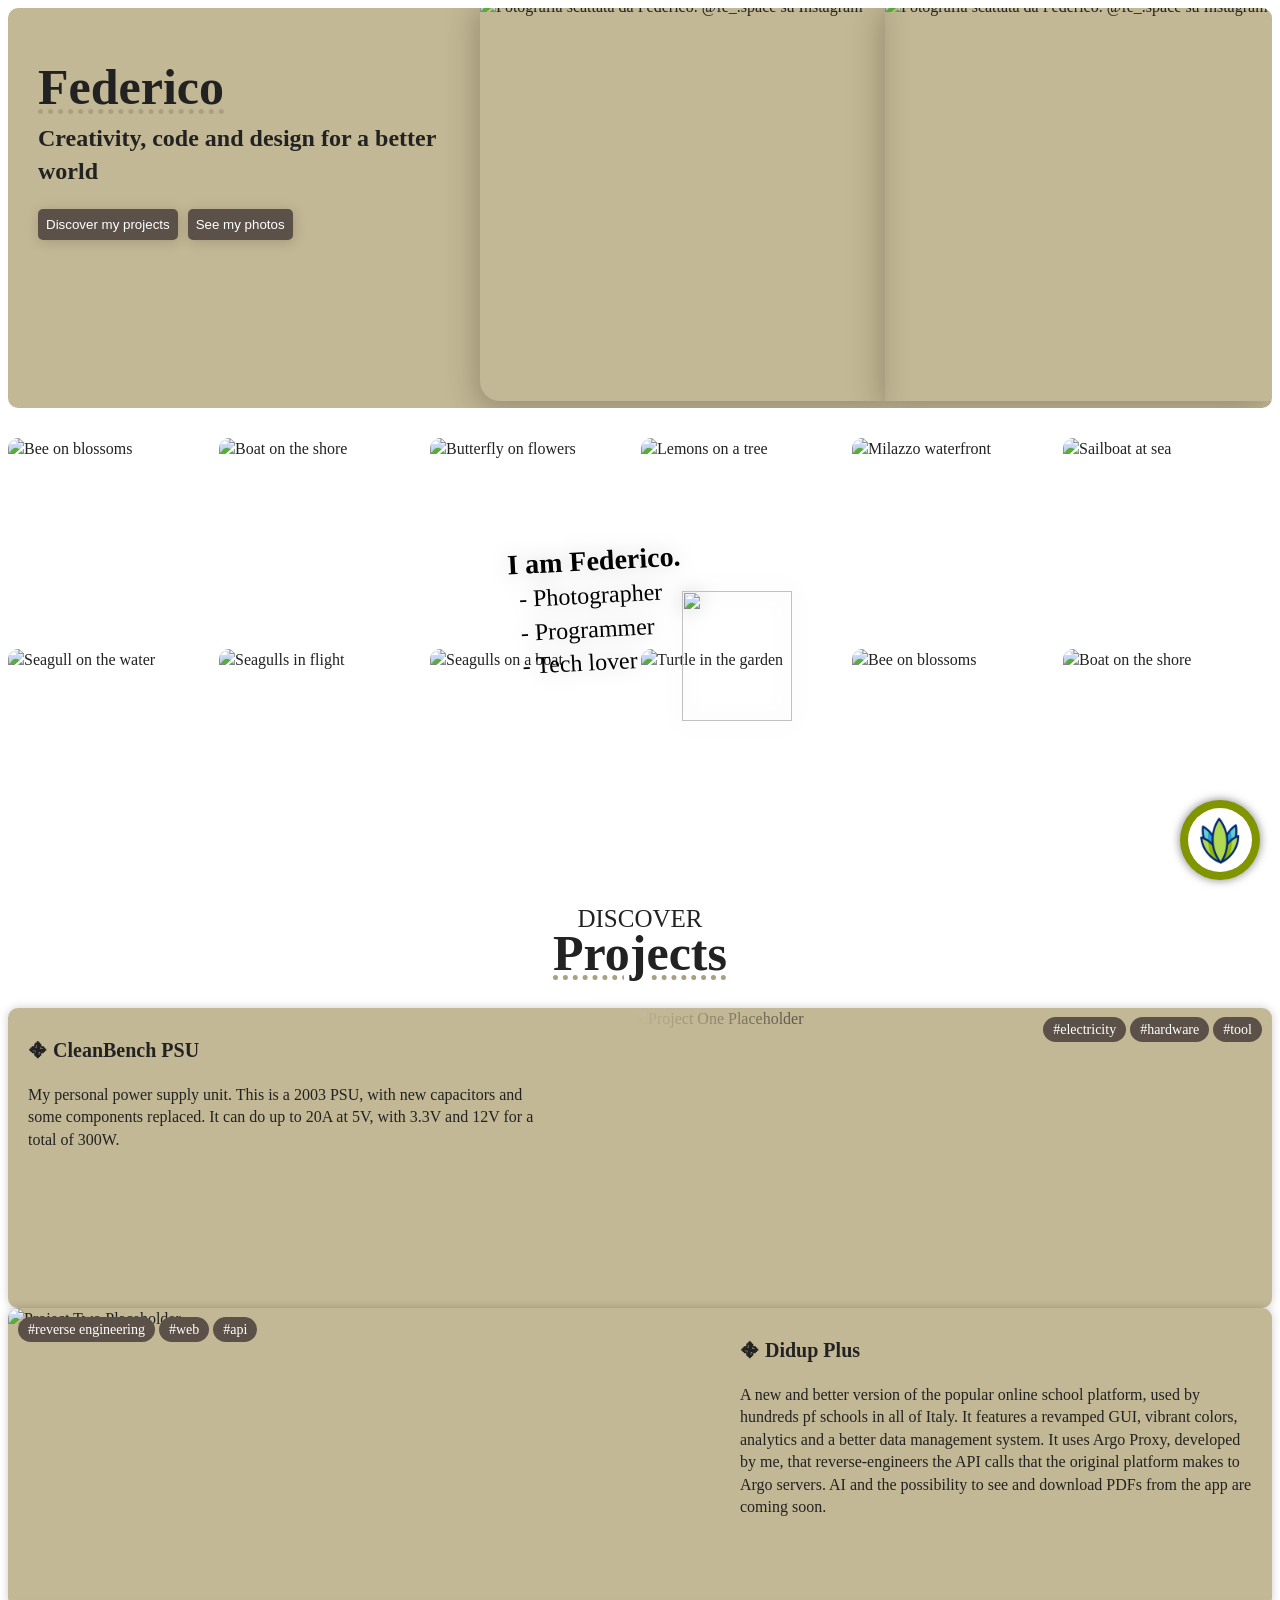
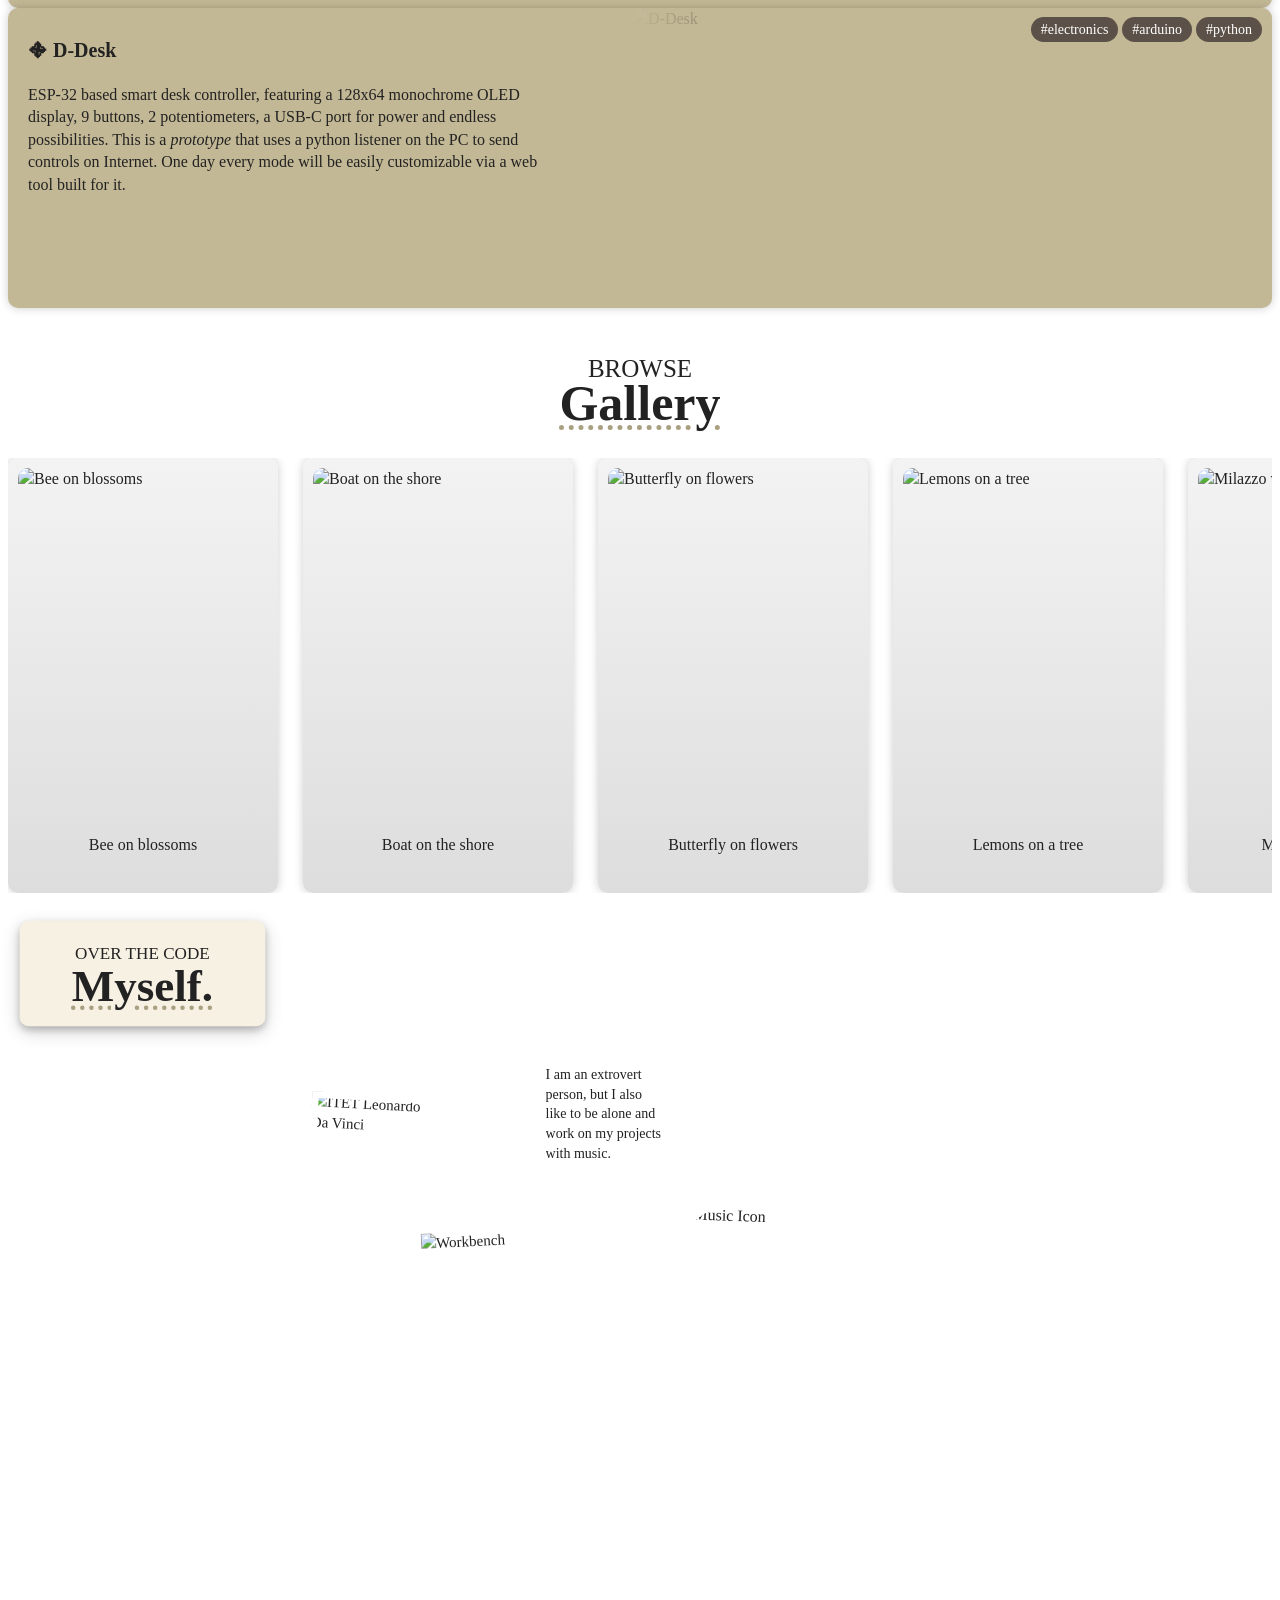
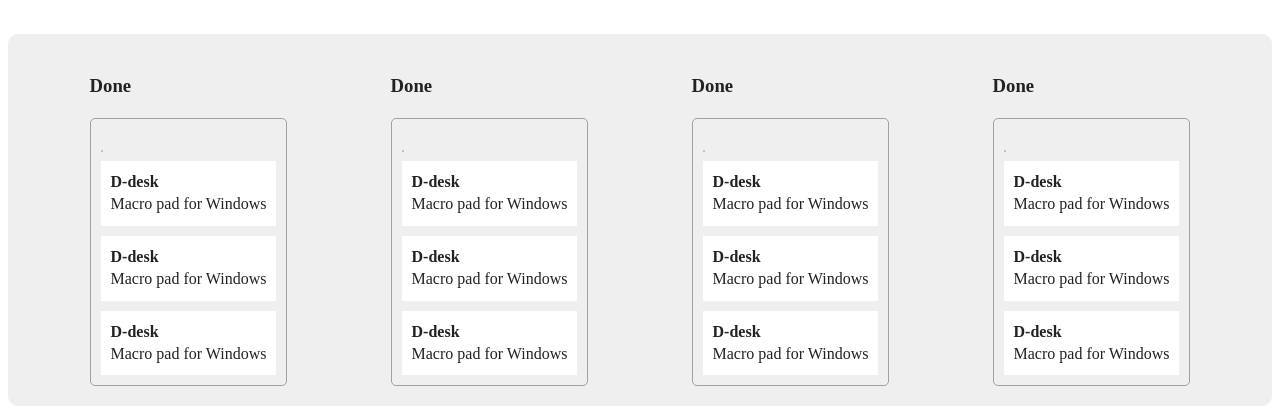
==== index.html @ 054c4b9d "Added projects status (WIP) and started Outdoor.html for HACK CLUB TERRA weekly theme" ====
<!doctype html>
<html class="no-js" lang="en">

<head>
  <meta charset="utf-8">
  <meta name="viewport" content="width=device-width, initial-scale=1">
  <title>Federico</title>
  <link rel="stylesheet" href="css/style.css">
  <meta name="description" content="">

  <meta property="og:title" content="">
  <meta property="og:type" content="">
  <meta property="og:url" content="">
  <meta property="og:image" content="">
  <meta property="og:image:alt" content="">

  <link rel="icon" href="favicon.ico" sizes="any">
  <link rel="icon" href="icon.svg" type="image/svg+xml">
  <link rel="apple-touch-icon" href="icon.png">

  <link rel="manifest" href="site.webmanifest">
  <meta name="theme-color" content="#fafafa">

</head>

<body>

  <!-- Add your site or application content here -->
  <div class="OutdoorButton">
    <img src="img/agave.gif" alt="Agave animated icon">
  </div>
  <div class="header">
    <div>
      <h1>Federico</h1>
      <h2>Creativity, code and design for a better world</h2>
      <div style="display: flex; flex-direction: row; align-items: center; gap: 10px">
        <button class="landbutton" onclick="document.getElementById('projects').scrollIntoView({behavior:'smooth'})">Discover my projects</button>
        <button class="landbutton">See my photos</button>
      </div>
    </div>
    <div style="display: flex; flex-direction: row; align-items: center; margin-left: 20px;">
      <img class="img" src="img/fotografia2.jpg" alt="Fotografia scattata da Federico. @fe_.space su Instagram" style="width: 45vh; height: 45vh; border-bottom-left-radius: 20px; z-index: 1;">
      <img class="img" src="img/fotografia.jpg" alt="Fotografia scattata da Federico. @fe_.space su Instagram" style="width: 43vh; height: 45vh;">
    </div>
  </div>
  <div class="whoiam">
    <div class="papernote">
      <div style="display: flex; flex-direction: row;">
        <p style="z-index: 1; color: black; font-size: 28px; transform: rotate(-3deg);"><strong>I am Federico.</strong></p>
        <img src="img/Firefly.png" alt=""  style="width: 110px; height: 130px; background-size: contain; transform: translateY(60%)">
      </div>
      <p style="z-index: 1; color: black; font-size: 24px; transform: translateY(-90%) rotate(-3deg) translateX(-40%);">- Photographer <br>- Programmer<br>- Tech lover</p>
    </div>
    <div class="photoback">
      <img src="img/bee-on-blossoms.jpeg" alt="Bee on blossoms" class="photobackimg">
      <img src="img/boat-on-shore.jpeg" alt="Boat on the shore" class="photobackimg">
      <img src="img/butterfly-on-flowers.jpeg" alt="Butterfly on flowers" class="photobackimg">
      <img src="img/lemons-on-tree.jpeg" alt="Lemons on a tree" class="photobackimg">
      <img src="img/milazzo-waterfront.jpeg" alt="Milazzo waterfront" class="photobackimg">
      <img src="img/sailboat-at-sea.jpeg" alt="Sailboat at sea" class="photobackimg">
      <img src="img/seagull-on-water.jpeg" alt="Seagull on the water" class="photobackimg">
      <img src="img/seagulls-in-flight.jpeg" alt="Seagulls in flight" class="photobackimg">
      <img src="img/seagulls-on-boat.jpeg" alt="Seagulls on a boat" class="photobackimg">
      <img src="img/turtle-in-garden.jpeg" alt="Turtle in the garden" class="photobackimg">
      <img src="img/bee-on-blossoms.jpeg" alt="Bee on blossoms" class="photobackimghid">
      <img src="img/boat-on-shore.jpeg" alt="Boat on the shore" class="photobackimghid">
    </div>
  </div>

  <div class="projects" id="projects">
    <div class="title">
      <p>DISCOVER</p>
      <h1>Projects</h1>
    </div>
    <div class="project">
      <div class="project-pills">
        <span class="pill">#electricity</span>
        <span class="pill">#hardware</span>
        <span class="pill">#tool</span>
      </div>
      <div class="project-content">
        <h3>🟇 CleanBench PSU</h3>
        <p>My personal power supply unit. This is a 2003 PSU, with new capacitors and some components replaced. It can do up to 20A at 5V, with 3.3V and 12V for a total of 300W.</p>
      </div>
      <img src="https://www.minitool.com/images/uploads/2020/08/power-supply-unit-1.jpg" alt="Project One Placeholder">
    </div>
    <div class="project-rev">
      <div class="project-pills-rev">
        <span class="pill-rev">#reverse engineering</span>
        <span class="pill-rev">#web</span>
        <span class="pill-rev">#api</span>
      </div>
      <div class="project-content-rev">
        <h3>🟇 Didup Plus</h3>
            <p>A new and better version of the popular online school platform, used by hundreds pf schools in all of Italy. It features a revamped GUI, vibrant colors, analytics and a better data management system. It uses Argo Proxy, developed by me, that reverse-engineers the API calls that the original platform makes to Argo servers. AI and the possibility to see and download PDFs from the app are coming soon.</p>
      </div>
      <img src="img/DidUP%20Plus.png" alt="Project Two Placeholder">
    </div>
    <div class="project">
      <div class="project-pills">
        <span class="pill">#electronics</span>
        <span class="pill">#arduino</span>
        <span class="pill">#python</span>
      </div>
      <div class="project-content">
        <h3>🟇 D-Desk</h3>
        <p>ESP-32 based smart desk controller, featuring a 128x64 monochrome OLED display, 9 buttons, 2 potentiometers, a USB-C port for power and endless possibilities. This is a <em>prototype</em> that uses a python listener on the PC to send controls on Internet. One day every mode will be easily customizable via a web tool built for it.</p>
      </div>
      <img src="img/d-desk.jpeg" alt="D-Desk">
    </div>
  </div>
  <div id="photos" class="photos">
    <div class="title">
      <p>BROWSE</p>
      <h1>Gallery</h1>
    </div>
    <div class="gallery-cards">
      <div class="track">
        <div class="card"><img src="img/bee-on-blossoms.jpeg" alt="Bee on blossoms"><p>Bee on blossoms</p></div>
        <div class="card"><img src="img/boat-on-shore.jpeg" alt="Boat on the shore"><p>Boat on the shore</p></div>
        <div class="card"><img src="img/butterfly-on-flowers.jpeg" alt="Butterfly on flowers"><p>Butterfly on flowers</p></div>
        <div class="card"><img src="img/lemons-on-tree.jpeg" alt="Lemons on a tree"><p>Lemons on a tree</p></div>
        <div class="card"><img src="img/milazzo-waterfront.jpeg" alt="Milazzo waterfront"><p>Milazzo waterfront</p></div>
        <div class="card"><img src="img/sailboat-at-sea.jpeg" alt="Sailboat at sea"><p>Sailboat at sea</p></div>
        <div class="card"><img src="img/seagull-on-water.jpeg" alt="Seagull on the water"><p>Seagull on the water</p></div>
        <div class="card"><img src="img/seagulls-in-flight.jpeg" alt="Seagulls in flight"><p>Seagulls in flight</p></div>
        <div class="card"><img src="img/seagulls-on-boat.jpeg" alt="Seagulls on a boat"><p>Seagulls on a boat</p></div>
        <div class="card"><img src="img/turtle-in-garden.jpeg" alt="Turtle in the garden"><p>Turtle in the garden</p></div>
        <!-- Second set (duplicate for the gallery track) -->
        <div class="card"><img src="img/bee-on-blossoms.jpeg" alt="Bee on blossoms"><p>Bee on blossoms</p></div>
        <div class="card"><img src="img/boat-on-shore.jpeg" alt="Boat on the shore"><p>Boat on the shore</p></div>
        <div class="card"><img src="img/butterfly-on-flowers.jpeg" alt="Butterfly on flowers"><p>Butterfly on flowers</p></div>
        <div class="card"><img src="img/lemons-on-tree.jpeg" alt="Lemons on a tree"><p>Lemons on a tree</p></div>
        <div class="card"><img src="img/milazzo-waterfront.jpeg" alt="Milazzo waterfront"><p>Milazzo waterfront</p></div>
        <div class="card"><img src="img/sailboat-at-sea.jpeg" alt="Sailboat at sea"><p>Sailboat at sea</p></div>
        <div class="card"><img src="img/seagull-on-water.jpeg" alt="Seagull on the water"><p>Seagull on the water</p></div>
        <div class="card"><img src="img/seagulls-in-flight.jpeg" alt="Seagulls in flight"><p>Seagulls in flight</p></div>
        <div class="card"><img src="img/seagulls-on-boat.jpeg" alt="Seagulls on a boat"><p>Seagulls on a boat</p></div>
        <div class="card"><img src="img/turtle-in-garden.jpeg" alt="Turtle in the garden"><p>Turtle in the garden</p></div>
      </div>
    </div>
  </div>
  <div class="mylife">
    <div class="title" style="position: absolute; z-index: 2; padding: 10px; background: #f7f1e4; transform: scale(0.9); box-shadow: 0 4px 8px 0 rgba(0, 0, 0, 0.2), 0 6px 20px 0 rgba(0, 0, 0, 0.19); top: 2px; left: -2px; border-radius: 10px; width: 20%; min-width: fit-content;">
      <p style="margin: 0; font-size: 19px">OVER THE CODE</p>
      <h1>Myself.</h1>
    </div>
    <div class="mylife-content">
      <div class="container">
        <div class="componentscontainer">
        <div class="music">
          <div class="musicoverlay">
            <h4>SACRO</h4>
            <p>Serena Brancale</p>
           </div>
          <img src="img/sacro.png" alt="Music Icon">
        </div>
        <div class="polaroid">
          <div class="polaroidoverlay">
            <h4>ITET Leonardo <br>Da Vinci</h4>
            <p>My school, where I study ICT and more</p>
          </div>
          <img src="https://tse3.mm.bing.net/th/id/OIP.DYr5WBzXWvkiuFmZjPyuCwHaHa?r=0&rs=1&pid=ImgDetMain&o=7&rm=3" alt="ITET Leonardo Da Vinci" style="">
        </div>
        <div class="polaroidwide">
          <div class="polaroidwideoverlay">
            <h4>My workbench</h4>
            <p>Where the mind takes the lead.</p>
          </div>
          <img src="img/pianodilavoro.jpg" alt="Workbench">
        </div>
        <div class="textbox">
          <p>I am an extrovert person, but I also like to be alone and work on my projects with music.</p>
        </div>
        </div>
      </div>
    </div>
  </div>
  <div class="projectstatscont">
    <div>
      <h3>Done</h3>
      <div  class="stat">
        <div class="projectstats">
          <img src="https://placehold.co/174x50/EEE/16PC22" alt="">
          <div class="text">
            <h4>D-desk</h4>
            <p>Macro pad for Windows</p>
          </div>
        </div>
        <div class="projectstats">
          <div class="text">
            <h4>D-desk</h4>
            <p>Macro pad for Windows</p>
          </div>
        </div>
        <div class="projectstats">
          <div class="text">
            <h4>D-desk</h4>
            <p>Macro pad for Windows</p>
          </div>
        </div>
      </div>
    </div>
    <div>
      <h3>Done</h3>
      <div  class="stat">
        <div class="projectstats">
          <img src="https://placehold.co/174x50/EEE/16PC22" alt="">
          <div class="text">
            <h4>D-desk</h4>
            <p>Macro pad for Windows</p>
          </div>
        </div>
        <div class="projectstats">
          <div class="text">
            <h4>D-desk</h4>
            <p>Macro pad for Windows</p>
          </div>
        </div>
        <div class="projectstats">
          <div class="text">
            <h4>D-desk</h4>
            <p>Macro pad for Windows</p>
          </div>
        </div>
      </div>
    </div>
    <div>
      <h3>Done</h3>
      <div  class="stat">
        <div class="projectstats">
          <img src="https://placehold.co/174x50/EEE/16PC22" alt="">
          <div class="text">
            <h4>D-desk</h4>
            <p>Macro pad for Windows</p>
          </div>
        </div>
        <div class="projectstats">
          <div class="text">
            <h4>D-desk</h4>
            <p>Macro pad for Windows</p>
          </div>
        </div>
        <div class="projectstats">
          <div class="text">
            <h4>D-desk</h4>
            <p>Macro pad for Windows</p>
          </div>
        </div>
      </div>
    </div>
    <div>
      <h3>Done</h3>
      <div  class="stat">
        <div class="projectstats">
          <img src="https://placehold.co/174x50/EEE/16PC22" alt="">
          <div class="text">
            <h4>D-desk</h4>
            <p>Macro pad for Windows</p>
          </div>
        </div>
        <div class="projectstats">
          <div class="text">
            <h4>D-desk</h4>
            <p>Macro pad for Windows</p>
          </div>
        </div>
        <div class="projectstats">
          <div class="text">
            <h4>D-desk</h4>
            <p>Macro pad for Windows</p>
          </div>
        </div>
      </div>
    </div>
  </div>
  <script src="js/app.js"></script>

</body>

</html>
---- css/style.css ----
/*! HTML5 Boilerplate v9.0.1 | MIT License | https://html5boilerplate.com/ */

/* main.css 3.0.0 | MIT License | https://github.com/h5bp/main.css#readme */
/*
 * What follows is the result of much research on cross-browser styling.
 * Credit left inline and big thanks to Nicolas Gallagher, Jonathan Neal,
 * Kroc Camen, and the H5BP dev community and team.
 */

/* ==========================================================================
   Base styles: opinionated defaults
   ========================================================================== */

html {
  color: #222;
  font-size: 1em;
  line-height: 1.4;
}
body {
  overflow-x: hidden;
  position: relative;
}


/* ==========================================================================
   Outdoor button
   ========================================================================== */
.OutdoorButton{
  position: fixed;
  display: flex;
  align-items: center;
  justify-content: center;
  background: rgb(129 149 0);
  border-radius: 50%;
  box-shadow: 0 0 10px rgba(0, 0, 0, 0.5);
  width: 80px;
  height: 80px;
  bottom: 20px;
  right: 20px;
  z-index: 100;
}
.OutdoorButton img{
  width: 80%;
  height: 80%;
  object-fit: cover;
  border-radius: 50%;
}
/* ==========================================================================
   header - buttons, text and images
   ========================================================================== */
.header {
  display: flex;
  flex-direction: row;
  justify-content: space-between;
  background: #c3b895;
  padding: 30px;
  padding-top: 10px;
  padding-right: 0;
  margin-bottom: 30px;
  border-radius: 10px;
  height: 40vh;
  overflow: hidden;
}
h1 {
  font-size: 50px;
  margin-bottom: 0;
  text-decoration: underline dotted #a99f81 5px;
  text-underline-offset: 5px;
}
h2 {
  margin-top: 0;
  margin-right: 10px;
}
.img {
  box-shadow: -5px 10px 31px 0 rgba(0,0,0,0.22);
  -webkit-box-shadow: -5px 10px 31px 0 rgba(0,0,0,0.22);
}
.landbutton {
  padding: 8px;
  background: #5c5148;
  border-radius: 5px;
  border: none;
  box-shadow: 1px 2px 13px 0 rgba(0,0,0,0.17);
  -webkit-box-shadow: 1px 2px 13px 0 rgba(0,0,0,0.17);
  color: white;
}
.landbutton:hover {
  background: #4c4138;
  transform: scale(1.05);
  transition: background 0.3s ease, transform 0.3s ease;
}
.landbutton:active {
  background: #655a51;
  transform: scale(0.95);
  transition: background 0.15s ease, transform 0.15s ease;
}

/* ==========================================================================
   Landing section
   ========================================================================== */
.whoiam{
  display:  flex;
  justify-content: center;
  position: relative;
}
.photoback {
  display: grid;
  grid-template-columns: repeat(auto-fit, minmax(190px, 1fr));
  gap: 2px;
  width: 100%;
  max-width: 1340px;
  margin: 0 auto;
}
.photobackimg {
  width: 100%;
  aspect-ratio: 1 / 1;
  object-fit: cover;
  border-radius: 10px;
}
.photobackimghid{
  width: 100%;
  aspect-ratio: 1 / 1;
  object-fit: cover;
  border-radius: 10px;
  display: none;
}
@media (min-width: 1150px) {
  .photobackimghid{
    display: block;
  }
}
.papernote{
  display: flex;
  justify-content: flex-start;
  align-items: center;
  flex-direction: column;
  position: absolute;
  top: 50%;
  left: 50%;
  transform: translate(-50%, -50%);
  padding: 0 0 20px 20px;
  width: 490px;
  height: 250px;
  background-image: url("../img/Firefly_RemoveBackground.png");
  background-size: cover;
  background-repeat: no-repeat;
  background-position: center;
  filter: drop-shadow(0 0 10px rgba(0, 0, 0, 0.2));
  z-index: 1;
}

/* ==========================================================================
   Projects section
   ========================================================================== */
.title{
  text-align: center;
  margin-bottom: 20px;
  font-size: 30px;
}
.title h1{
  margin-top: 0;
}
.title p{
  margin-bottom: 0;
  font-size: 25px;
  transform: translateY(50%);
}
.project{
  display: flex;
  flex-direction: row;
  justify-content: space-between;
  border-radius: 10px;
  position: relative;
  background-color: rgb(195 184 149);
  box-shadow: 0 0 10px rgba(0, 0, 0, 0.2);
}
.project-content{
  padding: 8px 0 0 20px;
  margin-right: 20px;
  width: 40vw;
}
.project-content h3{
  font-size: 20px;
}
.project img{
  width: 50vw;
  height: 300px;
  object-fit: cover;
  -webkit-mask-image: linear-gradient(to left, black 60%, transparent 100%);
  mask-image: linear-gradient(to left, black 60%, transparent 100%);
  border-radius: 0 10px 10px 0;
}
.project-pills{
  position: absolute;
  right: 10px;
  top: 10px;
  z-index: 2;
}
.pill{
  padding: 5px 10px;
  background-color: #5c5148;
  color: white;
  border-radius: 20px;
  font-size: 14px;
}
.project-rev{
  display: flex;
  flex-direction: row-reverse;
  justify-content: space-between;
  border-radius: 10px;
  position: relative;
  background-color: rgb(195 184 149);
  box-shadow: 0 0 10px rgba(0, 0, 0, 0.2);
}
.project-content-rev{
  padding: 8px 20px 0 0;
  margin-left: 20px;
  width: 40vw;
}
.project-content-rev h3{
  font-size: 20px;
}
.project-rev img{
  width: 50vw;
  height: 300px;
  object-fit: cover;
  -webkit-mask-image: linear-gradient(to right, black 60%, transparent 100%);
  mask-image: linear-gradient(to right, black 60%, transparent 100%);
  border-radius: 10px 0 0 10px;
}
.project-pills-rev{
  position: absolute;
  left: 10px;
  top: 10px;
  z-index: 2;
}
.pill-rev{
  padding: 5px 10px;
  background-color: #5c5148;
  color: white;
  border-radius: 20px;
  font-size: 14px;
}
.project:hover {
  transform: scale(1.005);
  z-index: 3;
  background-color: rgb(214 204 170);
  transition: transform 0.3s ease, background-color 0.3s ease;
}
.project-rev:hover {
  transform: scale(1.005);
  z-index: 3;
  background-color: rgb(214 204 170);
  transition: transform 0.3s ease, background-color 0.3s ease;
}

/* ==========================================================================
   Gallery section
   ========================================================================== */
.gallery-cards {
  overflow: hidden;
  width: 100%;
}

.track {
  display: flex;
  align-items: center;
  gap: 25px;
  /*animation: gallery-scroll 30s linear infinite;*/
  animation-play-state: running;
  width: max-content; /* impedisce al track di restringersi */
}

@media (hover: hover) and (pointer: fine) {
  .gallery-cards:hover .track {
    animation-play-state: paused;
  }
}

@keyframes gallery-scroll {
  from { transform: translateX(0); }
  to   { transform: translateX(calc(-50% - 12.5px)); }
}

.card {
  flex-shrink: 0; /* impedisce alle card di rimpicciolirsi */
  padding: 10px;
  background: linear-gradient(to bottom, #f3f3f3, #dddddd);
  border-radius: 10px;
  box-shadow: 0 0 10px rgba(0, 0, 0, 0.2);
  height: 415px;
}

.card img {
  border-radius: 10px;
  display: block;
  width: 250px;
  height: 350px;
  object-fit: cover;
}

.card p {
  font-family: "Times New Roman", Times, serif;
  text-align: center;
  max-width: 250px;
}

/* ==========================================================================
   Myself section
   ========================================================================== */
.mylife{
  position: relative;
  margin-top: 20px;
}
.mylife-content{
  border-radius: 10px;
  box-sizing: border-box;
  position: relative;
  width: 100%;
  height: auto;
  margin-inline: auto;
  background-image: url("../img/myself.png");
  background-size: cover;
  background-position: center;
  aspect-ratio: 16 / 9;
  padding: 9.2% 18.4%;
  overflow: hidden;
}
.container{
  width: 100%;
  height: 100%;
  position: relative;
}
.componentscontainer{
  height: fit-content;
  width: fit-content;
  transform: scale(clamp(0.6, calc(100vw / 1000px), 1.3));
  transform-origin: top left;
}
.music{
  position: absolute;
  top: 126px;
  left: 395px;
  background-image: url("../img/COMPONENT 2_ MUSIC.png");
  background-size: cover;
  width: 200px;
  height: 200px;
  transform: rotate(2deg);
  z-index: 5;
}
.music img{
  position: absolute;
  bottom: 30px;
  right: 40px;
  width: 120px;
  height: 120px;
  border-radius: 50%;
  animation: rotate 10s linear infinite;
}
.musicoverlay{
  display: block;
  position: absolute;
  bottom: 0;
  right: 0;
  width: 100%;
  height: 100%;
  background-color: #fcf4e9;
  z-index: 10;
  opacity: 0;
  border-radius: 10%;
  transform: scale(0.84) translateY(8.5%);
  box-shadow: 0 0 10px rgba(0, 0, 0, 0.2);
  transition: opacity 0.5s ease-in-out;
}
.musicoverlay h4{
  position: absolute;
  top: 15%;
  left: 50%;
  transform: translate(-50%, -50%);
  font-size: 30px;
  text-align: center;
}
.musicoverlay p{
  position: absolute;
  bottom: 35%;
  left: 50%;
  transform: translate(-50%, -50%);
  font-size: 15px;
  text-align: center;
}
@keyframes rotate {
  from { transform: rotate(0deg); }
  to   { transform: rotate(360deg); }
}
.music:hover .musicoverlay{
  opacity: 0.8;
}

.polaroid:hover .polaroidoverlay{
  opacity: 0.86;
}
.polaroid{
  transform: scale(0.94) rotate(3deg);
  position: absolute;
  top: 20px;
  left: 20px;
  width: 200px;
  height: 200px;
  background-image: url("../img/POLAROID NORM.png");
  padding: 10px;
  background-position: center;
  background-size: cover;
  background-repeat: no-repeat;
}
.polaroid img{
  position: absolute;
  width: 60%;
  height: 60%;
  object-fit: cover;
  top: 41px;
  left: 44px;
  outline: 7px solid white;
  outline-offset: -7px;
}
.polaroidoverlay{
  position: absolute;
  top: 27px;
  left: 38px;
  width: 124px;
  height: 146px;
  background-color: #fef6eb;
  padding: 10px;
  z-index: 10;
  opacity: 0;
  transition: opacity 0.2s ease-in-out;
}
.polaroidoverlay h4{
  margin-top: 2px;
  margin-bottom: 0;
}

.polaroidwide:hover .polaroidwideoverlay{
  opacity: 0.9;
}
.polaroidwide{
  transform: scale(0.94) rotate(-3deg);
  position: absolute;
  top: 152px;
  left: 155px;
  width: 180px;
  height: 200px;
  background-image: url("../img/POLAROID WIDE.png");
  padding: 10px;
  background-position: center;
  background-size: cover;
  background-repeat: no-repeat;
}
.polaroidwide img{
  position: absolute;
  width: 78%;
  height: 56%;
  object-fit: cover;
  top: 45px;
  left: 23px;
}
.polaroidwideoverlay{
  position: absolute;
  top: 35px;
  left: 13px;
  width: 151px;
  height: 126px;
  background-color: #fef6eb;
  padding: 12px;
  z-index: 10;
  opacity: 0;
  transition: opacity 0.2s ease-in-out;
}
.polaroidwide:hover .polaroidwideoverlay{
  opacity: 0.86;
}


.textbox{
  position: absolute;
  display: flex;
  align-items: center;
  top: 12px;
  left: 255px;
  height: 200px;
  width: 200px;
  background-image: url("../img/COMPONENT 1_ TEXT BOX.png");
  padding: 10px;
  background-position: center;
  background-size: cover;
  background-repeat: no-repeat;
  z-index: 11;
  overflow: hidden;
}
.textbox p{
  text-align: left;
  position: absolute;
  top: 10px;
  height: 100%;
  width: 54%;
  transform: translateX(40px);
  max-height: 180px;
  overflow: hidden;
  font-size: 14px;
}

/* ==========================================================================
   Project stats section
   ========================================================================== */
.projectstatscont{
  display: flex;
  flex-direction: row;
  align-items: flex-start;
  justify-content: space-around;
  margin: 10px 0 10px 0;
  background-color: #efefef;
  border-radius: 10px;
  padding: 20px;
  padding-left: 30px;
  padding-right: 30px;
}
.stat{
  padding: 10px;
  border-radius: 5px;
  border: 1px solid #a1a1a1;
}
.text{
  background-color: #ffffff;
  padding: 10px;
  margin-top: 0;
}
.projectstats{
  margin-top: 10px;
}
.projectstats h4{
  margin: 0;
}
.projectstats p{
  margin: 0;
}
.projectstats img{
  border-radius: 5px;
  border: 1px solid #a1a1a1;
}
/*
 * Remove text-shadow in selection highlight:
 * https://twitter.com/miketaylr/status/12228805301
 *
 * Customize the background color to match your design.
 */

::-moz-selection {
  background: rgb(192 195 0 / 0.34);
  text-shadow: none;
}

::selection {
  background: rgb(192 195 0 / 0.34);
  text-shadow: none;
}

/*
 * A better looking default horizontal rule
 */

hr {
  display: block;
  height: 1px;
  border: 0;
  border-top: 1px solid #ccc;
  margin: 1em 0;
  padding: 0;
}

/*
 * Remove the gap between audio, canvas, iframes,
 * images, videos and the bottom of their containers:
 * https://github.com/h5bp/html5-boilerplate/issues/440
 */

audio,
canvas,
iframe,
img,
svg,
video {
  vertical-align: middle;
}

/*
 * Remove default fieldset styles.
 */

fieldset {
  border: 0;
  margin: 0;
  padding: 0;
}

/*
 * Allow only vertical resizing of textareas.
 */

textarea {
  resize: vertical;
}

/* ==========================================================================
   Author's custom styles
   ========================================================================== */

/* ==========================================================================
   Helper classes
   ========================================================================== */

/*
 * Hide visually and from screen readers
 */

.hidden,
[hidden] {
  display: none !important;
}

/*
 * Hide only visually, but have it available for screen readers:
 * https://snook.ca/archives/html_and_css/hiding-content-for-accessibility
 *
 * 1. For long content, line feeds are not interpreted as spaces and small width
 *    causes content to wrap 1 word per line:
 *    https://medium.com/@jessebeach/beware-smushed-off-screen-accessible-text-5952a4c2cbfe
 */

.visually-hidden {
  border: 0;
  clip: rect(0, 0, 0, 0);
  height: 1px;
  margin: -1px;
  overflow: hidden;
  padding: 0;
  position: absolute;
  white-space: nowrap;
  width: 1px;
  /* 1 */
}

/*
 * Extends the .visually-hidden class to allow the element
 * to be focusable when navigated to via the keyboard:
 * https://www.drupal.org/node/897638
 */

.visually-hidden.focusable:active,
.visually-hidden.focusable:focus {
  clip: auto;
  height: auto;
  margin: 0;
  overflow: visible;
  position: static;
  white-space: inherit;
  width: auto;
}

/*
 * Hide visually and from screen readers, but maintain layout
 */

.invisible {
  visibility: hidden;
}

/*
 * Clearfix: contain floats
 *
 * The use of `table` rather than `block` is only necessary if using
 * `::before` to contain the top-margins of child elements.
 */

.clearfix::before,
.clearfix::after {
  content: "";
  display: table;
}

.clearfix::after {
  clear: both;
}

/* ==========================================================================
   EXAMPLE Media Queries for Responsive Design.
   These examples override the primary ('mobile first') styles.
   Modify as content requires.
   ========================================================================== */

@media only screen and (min-width: 35em) {
  /* Style adjustments for viewports that meet the condition */
}

@media print,
  (-webkit-min-device-pixel-ratio: 1.25),
  (min-resolution: 1.25dppx),
  (min-resolution: 120dpi) {
  /* Style adjustments for high resolution devices */
}

/* ==========================================================================
   Print styles.
   Inlined to avoid the additional HTTP request:
   https://www.phpied.com/delay-loading-your-print-css/
   ========================================================================== */

@media print {
  *,
  *::before,
  *::after {
    background: #fff !important;
    color: #000 !important;
    /* Black prints faster */
    box-shadow: none !important;
    text-shadow: none !important;
  }

  a,
  a:visited {
    text-decoration: underline;
  }

  a[href]::after {
    content: " (" attr(href) ")";
  }

  abbr[title]::after {
    content: " (" attr(title) ")";
  }

  /*
   * Don't show links that are fragment identifiers,
   * or use the `javascript:` pseudo protocol
   */
  a[href^="#"]::after,
  a[href^="javascript:"]::after {
    content: "";
  }

  pre {
    white-space: pre-wrap !important;
  }

  pre,
  blockquote {
    border: 1px solid #999;
    page-break-inside: avoid;
  }

  tr,
  img {
    page-break-inside: avoid;
  }

  p,
  h2,
  h3 {
    orphans: 3;
    widows: 3;
  }

  h2,
  h3 {
    page-break-after: avoid;
  }
}
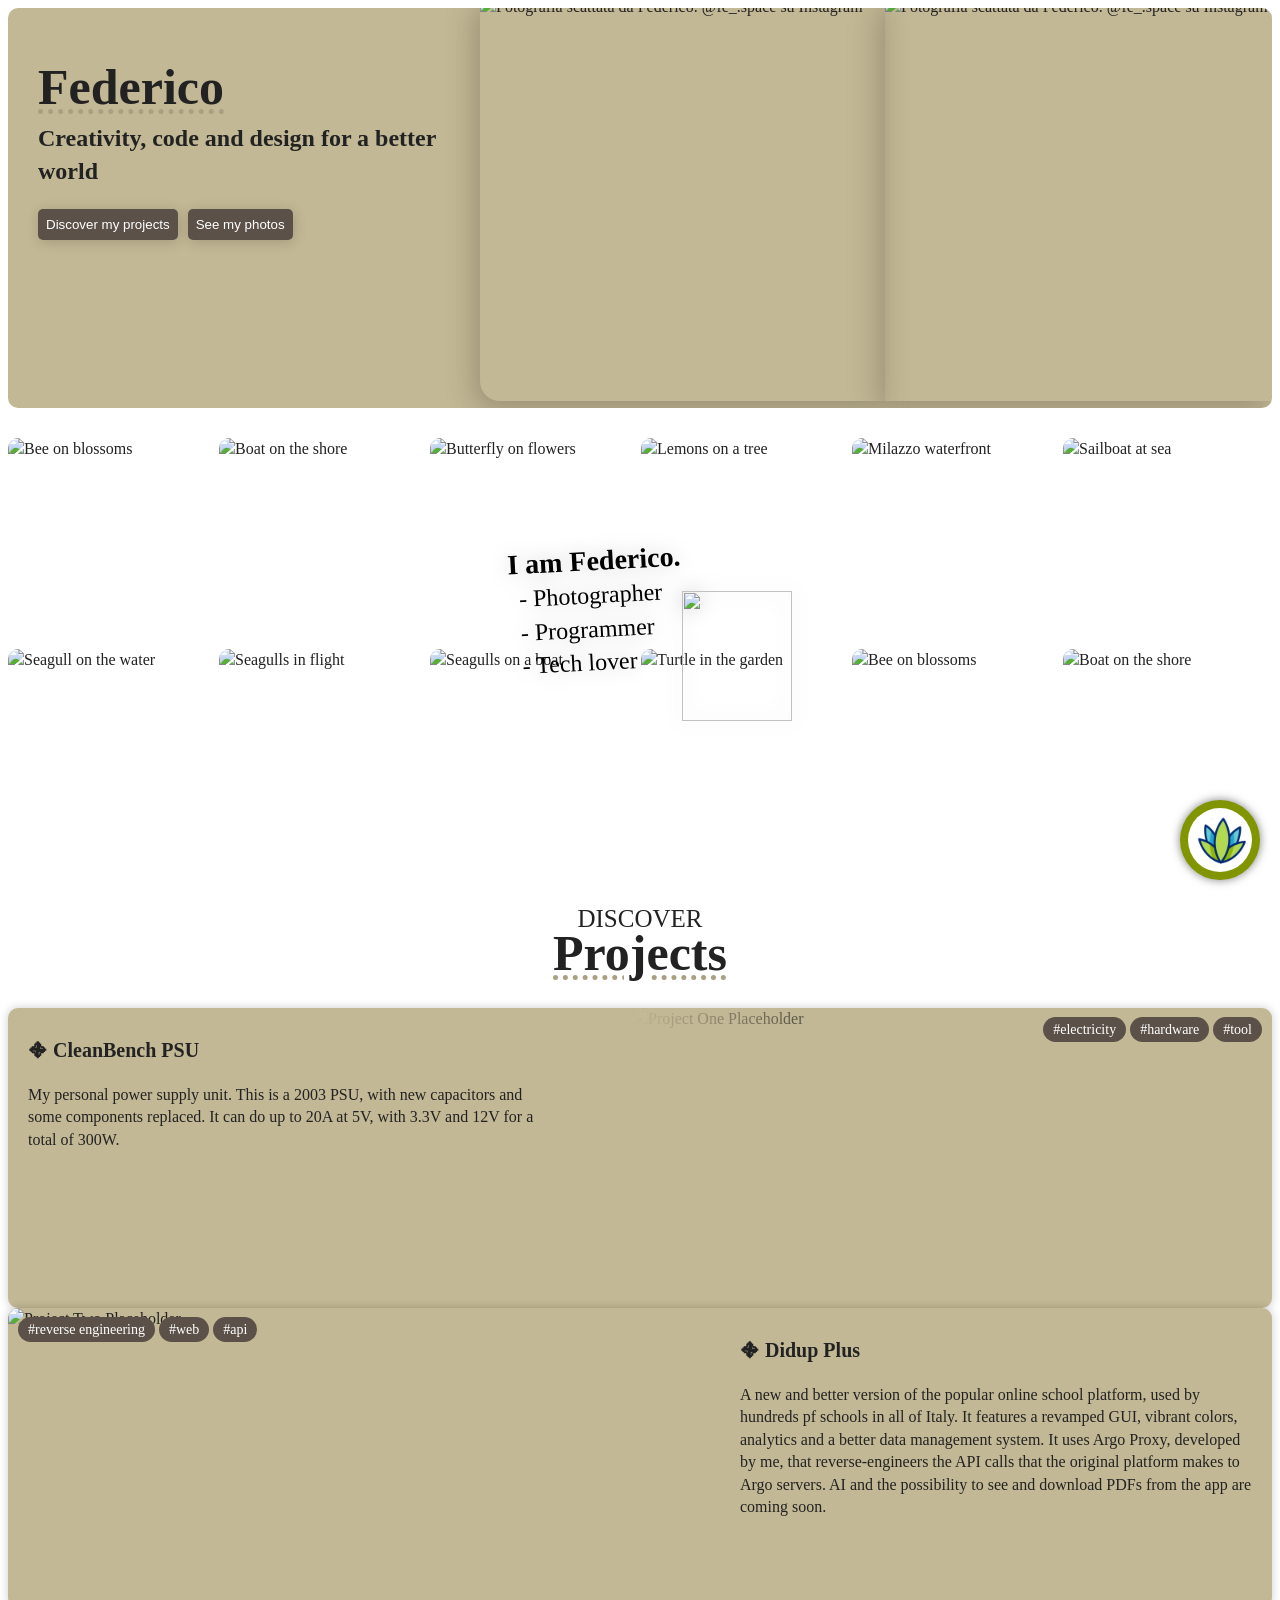
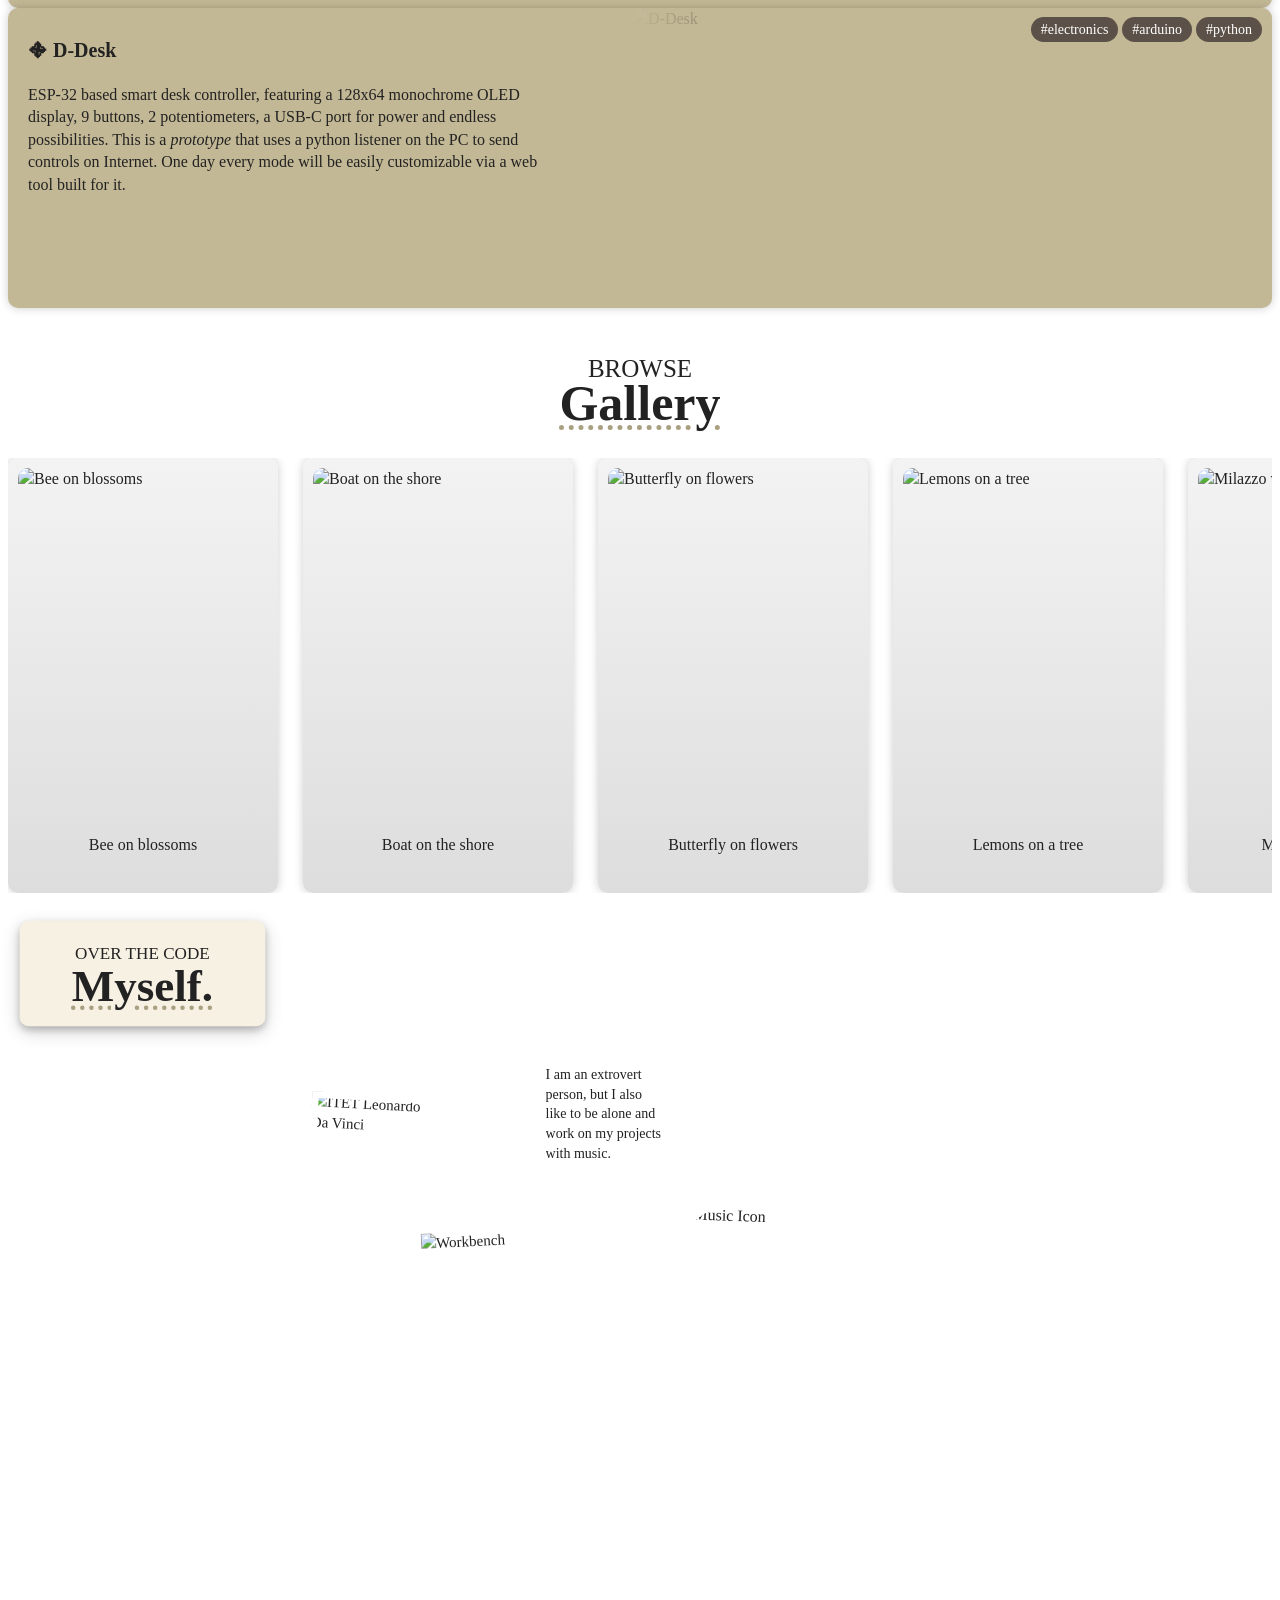
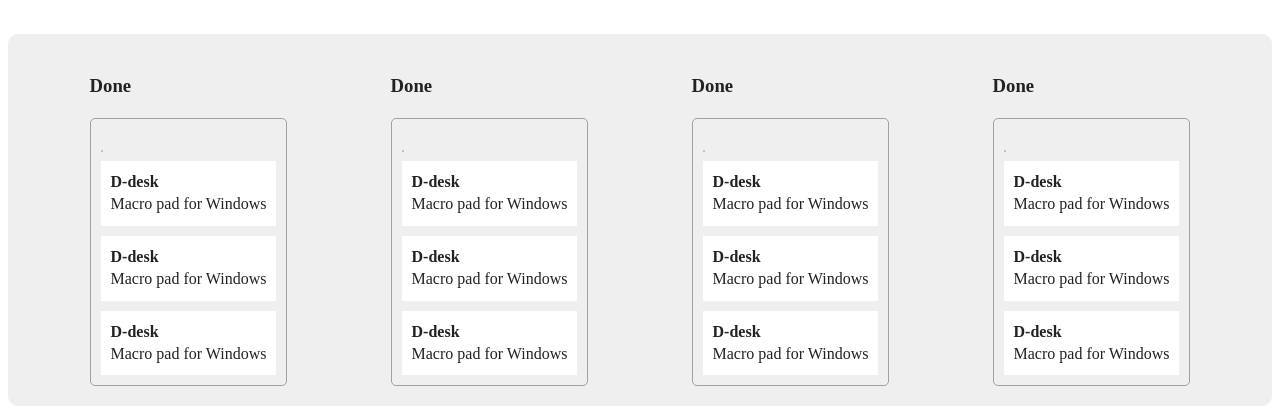
==== commit 2d322415: "Worked on the Outdoor page. Started text lines and got the concept of the page" ====
--- a/index.html
+++ b/index.html
@@ -26,7 +26,7 @@
 <body>
 
   <!-- Add your site or application content here -->
-  <div class="OutdoorButton">
+  <div class="OutdoorButton" onclick="window.location.href='Outdoor.html'">
     <img src="img/agave.gif" alt="Agave animated icon">
   </div>
   <div class="header">
--- a/css/style.css
+++ b/css/style.css
@@ -45,6 +45,18 @@
   object-fit: cover;
   border-radius: 50%;
 }
+.OutdoorButton:hover {
+  animation: outdoor 0.5s forwards;
+}
+
+@keyframes outdoor {
+  from {
+    transform: scale(1);
+  }
+  to {
+    transform: scale(1.1);
+  }
+}
 /* ==========================================================================
    header - buttons, text and images
    ========================================================================== */
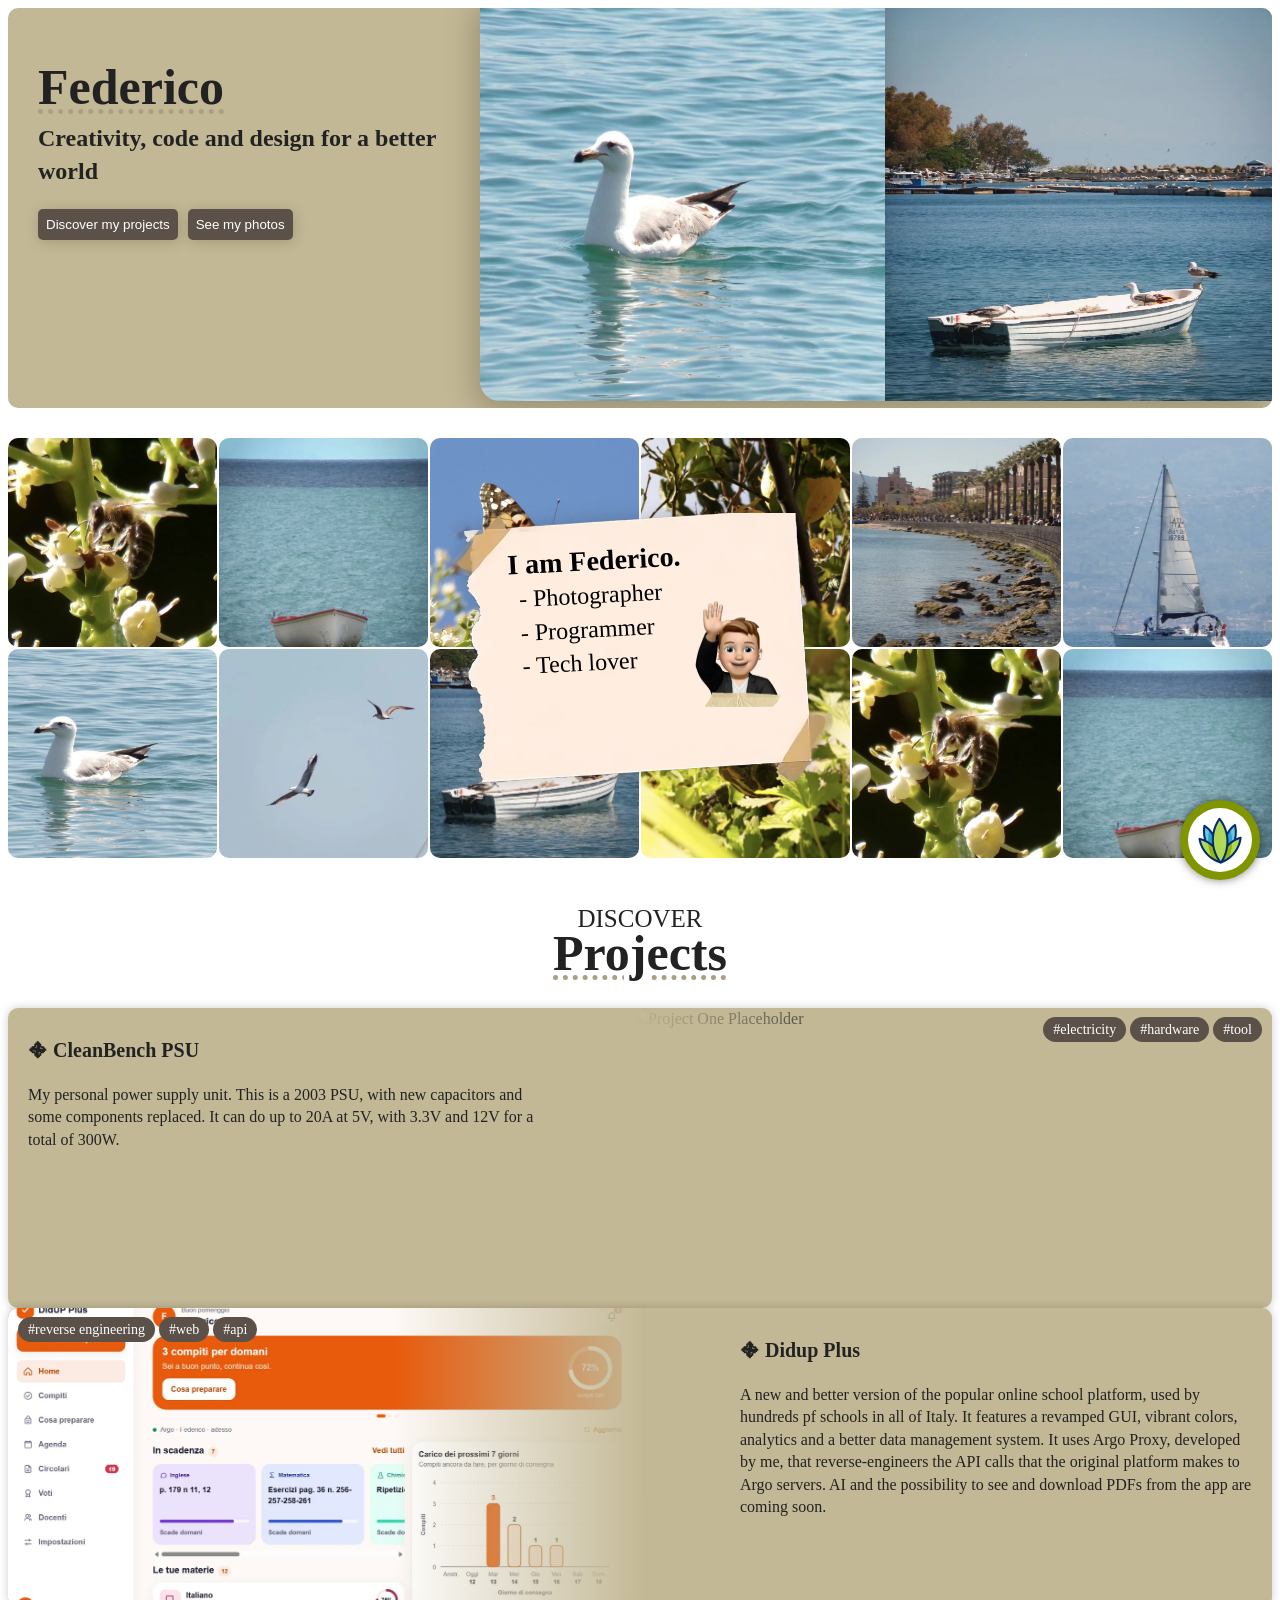
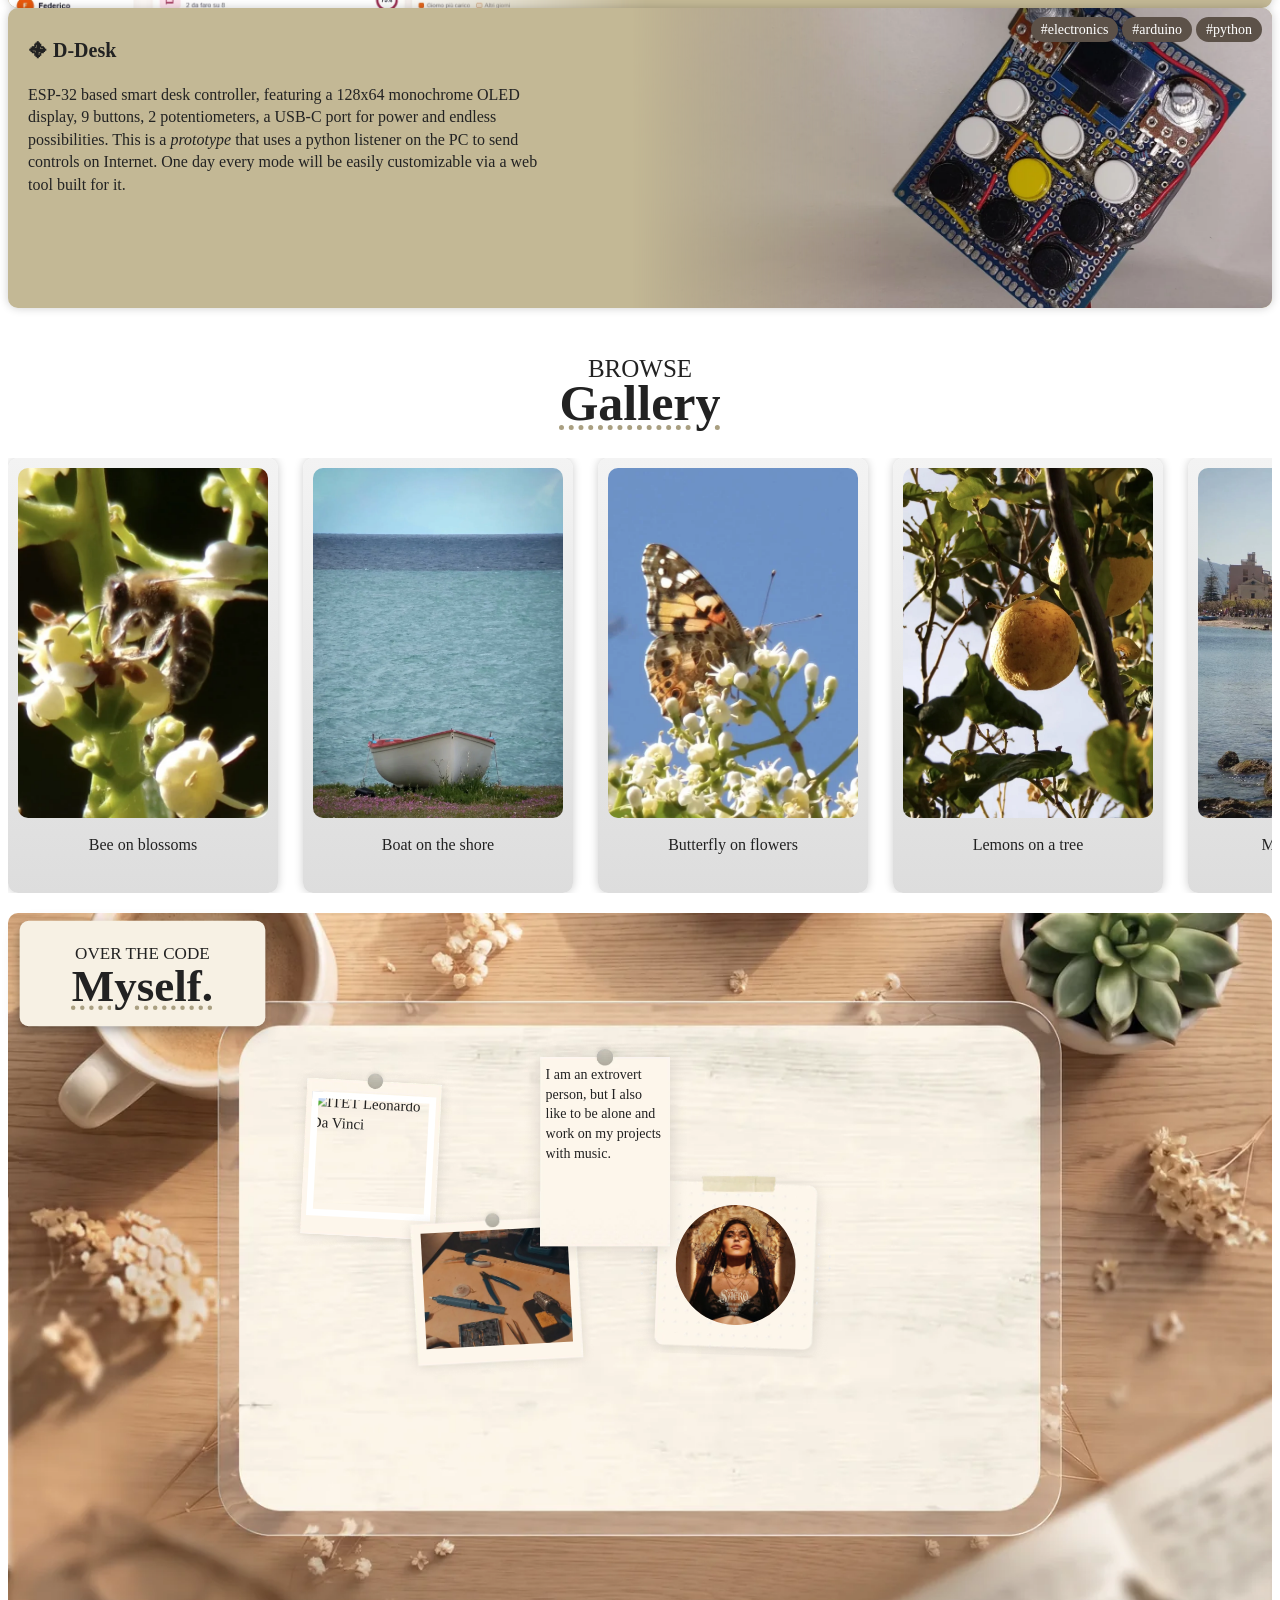
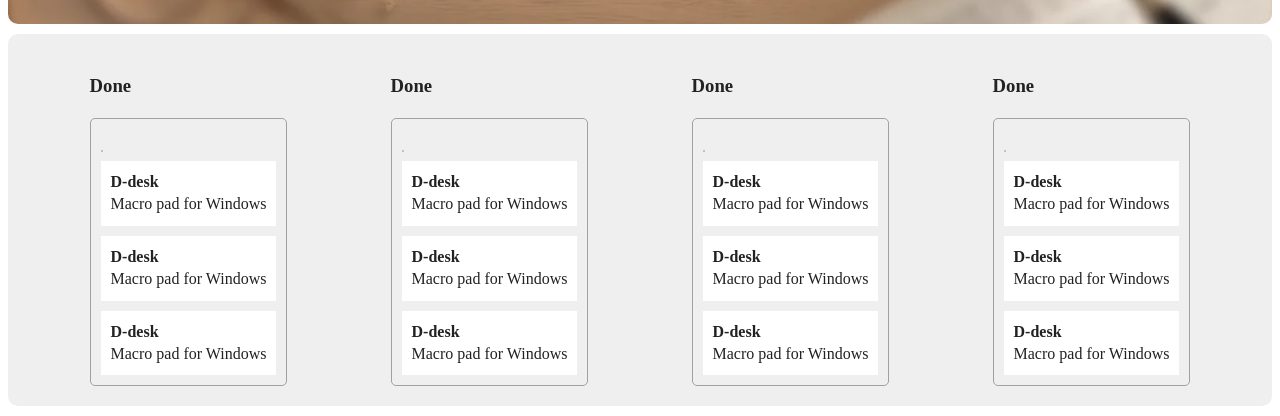
==== commit 195d314e: "Heavily optimized the page (-86% on the total file size)" ====
--- a/index.html
+++ b/index.html
@@ -1,4 +1,4 @@
-<!doctype html>
+﻿<!doctype html>
 <html class="no-js" lang="en">
 
 <head>
@@ -27,7 +27,7 @@
 
   <!-- Add your site or application content here -->
   <div class="OutdoorButton" onclick="window.location.href='Outdoor.html'">
-    <img src="img/agave.gif" alt="Agave animated icon">
+    <img loading="lazy" decoding="async" src="img/optimized/agave.webp" alt="Agave animated icon">
   </div>
   <div class="header">
     <div>
@@ -39,31 +39,31 @@
       </div>
     </div>
     <div style="display: flex; flex-direction: row; align-items: center; margin-left: 20px;">
-      <img class="img" src="img/fotografia2.jpg" alt="Fotografia scattata da Federico. @fe_.space su Instagram" style="width: 45vh; height: 45vh; border-bottom-left-radius: 20px; z-index: 1;">
-      <img class="img" src="img/fotografia.jpg" alt="Fotografia scattata da Federico. @fe_.space su Instagram" style="width: 43vh; height: 45vh;">
+      <img fetchpriority="high" class="img" src="img/optimized/fotografia2.webp" alt="Fotografia scattata da Federico. @fe_.space su Instagram" style="width: 45vh; height: 45vh; border-bottom-left-radius: 20px; z-index: 1;">
+      <img class="img" src="img/optimized/fotografia.webp" alt="Fotografia scattata da Federico. @fe_.space su Instagram" style="width: 43vh; height: 45vh;">
     </div>
   </div>
   <div class="whoiam">
     <div class="papernote">
       <div style="display: flex; flex-direction: row;">
         <p style="z-index: 1; color: black; font-size: 28px; transform: rotate(-3deg);"><strong>I am Federico.</strong></p>
-        <img src="img/Firefly.png" alt=""  style="width: 110px; height: 130px; background-size: contain; transform: translateY(60%)">
+        <img loading="lazy" decoding="async" src="img/optimized/Firefly.webp" alt=""  style="width: 110px; height: 130px; background-size: contain; transform: translateY(60%)">
       </div>
       <p style="z-index: 1; color: black; font-size: 24px; transform: translateY(-90%) rotate(-3deg) translateX(-40%);">- Photographer <br>- Programmer<br>- Tech lover</p>
     </div>
     <div class="photoback">
-      <img src="img/bee-on-blossoms.jpeg" alt="Bee on blossoms" class="photobackimg">
-      <img src="img/boat-on-shore.jpeg" alt="Boat on the shore" class="photobackimg">
-      <img src="img/butterfly-on-flowers.jpeg" alt="Butterfly on flowers" class="photobackimg">
-      <img src="img/lemons-on-tree.jpeg" alt="Lemons on a tree" class="photobackimg">
-      <img src="img/milazzo-waterfront.jpeg" alt="Milazzo waterfront" class="photobackimg">
-      <img src="img/sailboat-at-sea.jpeg" alt="Sailboat at sea" class="photobackimg">
-      <img src="img/seagull-on-water.jpeg" alt="Seagull on the water" class="photobackimg">
-      <img src="img/seagulls-in-flight.jpeg" alt="Seagulls in flight" class="photobackimg">
-      <img src="img/seagulls-on-boat.jpeg" alt="Seagulls on a boat" class="photobackimg">
-      <img src="img/turtle-in-garden.jpeg" alt="Turtle in the garden" class="photobackimg">
-      <img src="img/bee-on-blossoms.jpeg" alt="Bee on blossoms" class="photobackimghid">
-      <img src="img/boat-on-shore.jpeg" alt="Boat on the shore" class="photobackimghid">
+      <img loading="lazy" decoding="async" src="img/optimized/bee-on-blossoms.webp" alt="Bee on blossoms" class="photobackimg">
+      <img loading="lazy" decoding="async" src="img/optimized/boat-on-shore.webp" alt="Boat on the shore" class="photobackimg">
+      <img loading="lazy" decoding="async" src="img/optimized/butterfly-on-flowers.webp" alt="Butterfly on flowers" class="photobackimg">
+      <img loading="lazy" decoding="async" src="img/optimized/lemons-on-tree.webp" alt="Lemons on a tree" class="photobackimg">
+      <img loading="lazy" decoding="async" src="img/optimized/milazzo-waterfront.webp" alt="Milazzo waterfront" class="photobackimg">
+      <img loading="lazy" decoding="async" src="img/optimized/sailboat-at-sea.webp" alt="Sailboat at sea" class="photobackimg">
+      <img loading="lazy" decoding="async" src="img/optimized/seagull-on-water.webp" alt="Seagull on the water" class="photobackimg">
+      <img loading="lazy" decoding="async" src="img/optimized/seagulls-in-flight.webp" alt="Seagulls in flight" class="photobackimg">
+      <img loading="lazy" decoding="async" src="img/optimized/seagulls-on-boat.webp" alt="Seagulls on a boat" class="photobackimg">
+      <img loading="lazy" decoding="async" src="img/optimized/turtle-in-garden.webp" alt="Turtle in the garden" class="photobackimg">
+      <img loading="lazy" decoding="async" src="img/optimized/bee-on-blossoms.webp" alt="Bee on blossoms" class="photobackimghid">
+      <img loading="lazy" decoding="async" src="img/optimized/boat-on-shore.webp" alt="Boat on the shore" class="photobackimghid">
     </div>
   </div>
 
@@ -82,7 +82,7 @@
         <h3>🟇 CleanBench PSU</h3>
         <p>My personal power supply unit. This is a 2003 PSU, with new capacitors and some components replaced. It can do up to 20A at 5V, with 3.3V and 12V for a total of 300W.</p>
       </div>
-      <img src="https://www.minitool.com/images/uploads/2020/08/power-supply-unit-1.jpg" alt="Project One Placeholder">
+      <img loading="lazy" decoding="async" src="https://www.minitool.com/images/uploads/2020/08/power-supply-unit-1.jpg" alt="Project One Placeholder">
     </div>
     <div class="project-rev">
       <div class="project-pills-rev">
@@ -94,7 +94,7 @@
         <h3>🟇 Didup Plus</h3>
             <p>A new and better version of the popular online school platform, used by hundreds pf schools in all of Italy. It features a revamped GUI, vibrant colors, analytics and a better data management system. It uses Argo Proxy, developed by me, that reverse-engineers the API calls that the original platform makes to Argo servers. AI and the possibility to see and download PDFs from the app are coming soon.</p>
       </div>
-      <img src="img/DidUP%20Plus.png" alt="Project Two Placeholder">
+      <img loading="lazy" decoding="async" src="img/optimized/DidUP%20Plus.webp" alt="Project Two Placeholder">
     </div>
     <div class="project">
       <div class="project-pills">
@@ -106,7 +106,7 @@
         <h3>🟇 D-Desk</h3>
         <p>ESP-32 based smart desk controller, featuring a 128x64 monochrome OLED display, 9 buttons, 2 potentiometers, a USB-C port for power and endless possibilities. This is a <em>prototype</em> that uses a python listener on the PC to send controls on Internet. One day every mode will be easily customizable via a web tool built for it.</p>
       </div>
-      <img src="img/d-desk.jpeg" alt="D-Desk">
+      <img loading="lazy" decoding="async" src="img/optimized/d-desk.webp" alt="D-Desk">
     </div>
   </div>
   <div id="photos" class="photos">
@@ -116,27 +116,27 @@
     </div>
     <div class="gallery-cards">
       <div class="track">
-        <div class="card"><img src="img/bee-on-blossoms.jpeg" alt="Bee on blossoms"><p>Bee on blossoms</p></div>
-        <div class="card"><img src="img/boat-on-shore.jpeg" alt="Boat on the shore"><p>Boat on the shore</p></div>
-        <div class="card"><img src="img/butterfly-on-flowers.jpeg" alt="Butterfly on flowers"><p>Butterfly on flowers</p></div>
-        <div class="card"><img src="img/lemons-on-tree.jpeg" alt="Lemons on a tree"><p>Lemons on a tree</p></div>
-        <div class="card"><img src="img/milazzo-waterfront.jpeg" alt="Milazzo waterfront"><p>Milazzo waterfront</p></div>
-        <div class="card"><img src="img/sailboat-at-sea.jpeg" alt="Sailboat at sea"><p>Sailboat at sea</p></div>
-        <div class="card"><img src="img/seagull-on-water.jpeg" alt="Seagull on the water"><p>Seagull on the water</p></div>
-        <div class="card"><img src="img/seagulls-in-flight.jpeg" alt="Seagulls in flight"><p>Seagulls in flight</p></div>
-        <div class="card"><img src="img/seagulls-on-boat.jpeg" alt="Seagulls on a boat"><p>Seagulls on a boat</p></div>
-        <div class="card"><img src="img/turtle-in-garden.jpeg" alt="Turtle in the garden"><p>Turtle in the garden</p></div>
+        <div class="card"><img loading="lazy" decoding="async" src="img/optimized/bee-on-blossoms.webp" alt="Bee on blossoms"><p>Bee on blossoms</p></div>
+        <div class="card"><img loading="lazy" decoding="async" src="img/optimized/boat-on-shore.webp" alt="Boat on the shore"><p>Boat on the shore</p></div>
+        <div class="card"><img loading="lazy" decoding="async" src="img/optimized/butterfly-on-flowers.webp" alt="Butterfly on flowers"><p>Butterfly on flowers</p></div>
+        <div class="card"><img loading="lazy" decoding="async" src="img/optimized/lemons-on-tree.webp" alt="Lemons on a tree"><p>Lemons on a tree</p></div>
+        <div class="card"><img loading="lazy" decoding="async" src="img/optimized/milazzo-waterfront.webp" alt="Milazzo waterfront"><p>Milazzo waterfront</p></div>
+        <div class="card"><img loading="lazy" decoding="async" src="img/optimized/sailboat-at-sea.webp" alt="Sailboat at sea"><p>Sailboat at sea</p></div>
+        <div class="card"><img loading="lazy" decoding="async" src="img/optimized/seagull-on-water.webp" alt="Seagull on the water"><p>Seagull on the water</p></div>
+        <div class="card"><img loading="lazy" decoding="async" src="img/optimized/seagulls-in-flight.webp" alt="Seagulls in flight"><p>Seagulls in flight</p></div>
+        <div class="card"><img loading="lazy" decoding="async" src="img/optimized/seagulls-on-boat.webp" alt="Seagulls on a boat"><p>Seagulls on a boat</p></div>
+        <div class="card"><img loading="lazy" decoding="async" src="img/optimized/turtle-in-garden.webp" alt="Turtle in the garden"><p>Turtle in the garden</p></div>
         <!-- Second set (duplicate for the gallery track) -->
-        <div class="card"><img src="img/bee-on-blossoms.jpeg" alt="Bee on blossoms"><p>Bee on blossoms</p></div>
-        <div class="card"><img src="img/boat-on-shore.jpeg" alt="Boat on the shore"><p>Boat on the shore</p></div>
-        <div class="card"><img src="img/butterfly-on-flowers.jpeg" alt="Butterfly on flowers"><p>Butterfly on flowers</p></div>
-        <div class="card"><img src="img/lemons-on-tree.jpeg" alt="Lemons on a tree"><p>Lemons on a tree</p></div>
-        <div class="card"><img src="img/milazzo-waterfront.jpeg" alt="Milazzo waterfront"><p>Milazzo waterfront</p></div>
-        <div class="card"><img src="img/sailboat-at-sea.jpeg" alt="Sailboat at sea"><p>Sailboat at sea</p></div>
-        <div class="card"><img src="img/seagull-on-water.jpeg" alt="Seagull on the water"><p>Seagull on the water</p></div>
-        <div class="card"><img src="img/seagulls-in-flight.jpeg" alt="Seagulls in flight"><p>Seagulls in flight</p></div>
-        <div class="card"><img src="img/seagulls-on-boat.jpeg" alt="Seagulls on a boat"><p>Seagulls on a boat</p></div>
-        <div class="card"><img src="img/turtle-in-garden.jpeg" alt="Turtle in the garden"><p>Turtle in the garden</p></div>
+        <div class="card"><img loading="lazy" decoding="async" src="img/optimized/bee-on-blossoms.webp" alt="Bee on blossoms"><p>Bee on blossoms</p></div>
+        <div class="card"><img loading="lazy" decoding="async" src="img/optimized/boat-on-shore.webp" alt="Boat on the shore"><p>Boat on the shore</p></div>
+        <div class="card"><img loading="lazy" decoding="async" src="img/optimized/butterfly-on-flowers.webp" alt="Butterfly on flowers"><p>Butterfly on flowers</p></div>
+        <div class="card"><img loading="lazy" decoding="async" src="img/optimized/lemons-on-tree.webp" alt="Lemons on a tree"><p>Lemons on a tree</p></div>
+        <div class="card"><img loading="lazy" decoding="async" src="img/optimized/milazzo-waterfront.webp" alt="Milazzo waterfront"><p>Milazzo waterfront</p></div>
+        <div class="card"><img loading="lazy" decoding="async" src="img/optimized/sailboat-at-sea.webp" alt="Sailboat at sea"><p>Sailboat at sea</p></div>
+        <div class="card"><img loading="lazy" decoding="async" src="img/optimized/seagull-on-water.webp" alt="Seagull on the water"><p>Seagull on the water</p></div>
+        <div class="card"><img loading="lazy" decoding="async" src="img/optimized/seagulls-in-flight.webp" alt="Seagulls in flight"><p>Seagulls in flight</p></div>
+        <div class="card"><img loading="lazy" decoding="async" src="img/optimized/seagulls-on-boat.webp" alt="Seagulls on a boat"><p>Seagulls on a boat</p></div>
+        <div class="card"><img loading="lazy" decoding="async" src="img/optimized/turtle-in-garden.webp" alt="Turtle in the garden"><p>Turtle in the garden</p></div>
       </div>
     </div>
   </div>
@@ -153,21 +153,21 @@
             <h4>SACRO</h4>
             <p>Serena Brancale</p>
            </div>
-          <img src="img/sacro.png" alt="Music Icon">
+          <img loading="lazy" decoding="async" src="img/optimized/sacro.webp" alt="Music Icon">
         </div>
         <div class="polaroid">
           <div class="polaroidoverlay">
             <h4>ITET Leonardo <br>Da Vinci</h4>
             <p>My school, where I study ICT and more</p>
           </div>
-          <img src="https://tse3.mm.bing.net/th/id/OIP.DYr5WBzXWvkiuFmZjPyuCwHaHa?r=0&rs=1&pid=ImgDetMain&o=7&rm=3" alt="ITET Leonardo Da Vinci" style="">
+          <img loading="lazy" decoding="async" src="https://tse3.mm.bing.net/th/id/OIP.DYr5WBzXWvkiuFmZjPyuCwHaHa?r=0&rs=1&pid=ImgDetMain&o=7&rm=3" alt="ITET Leonardo Da Vinci" style="">
         </div>
         <div class="polaroidwide">
           <div class="polaroidwideoverlay">
             <h4>My workbench</h4>
             <p>Where the mind takes the lead.</p>
           </div>
-          <img src="img/pianodilavoro.jpg" alt="Workbench">
+          <img loading="lazy" decoding="async" src="img/optimized/pianodilavoro.webp" alt="Workbench">
         </div>
         <div class="textbox">
           <p>I am an extrovert person, but I also like to be alone and work on my projects with music.</p>
@@ -181,100 +181,99 @@
       <h3>Done</h3>
       <div  class="stat">
         <div class="projectstats">
-          <img src="https://placehold.co/174x50/EEE/16PC22" alt="">
-          <div class="text">
-            <h4>D-desk</h4>
-            <p>Macro pad for Windows</p>
-          </div>
-        </div>
-        <div class="projectstats">
-          <div class="text">
-            <h4>D-desk</h4>
-            <p>Macro pad for Windows</p>
-          </div>
-        </div>
-        <div class="projectstats">
-          <div class="text">
-            <h4>D-desk</h4>
-            <p>Macro pad for Windows</p>
-          </div>
-        </div>
-      </div>
-    </div>
-    <div>
-      <h3>Done</h3>
-      <div  class="stat">
-        <div class="projectstats">
-          <img src="https://placehold.co/174x50/EEE/16PC22" alt="">
-          <div class="text">
-            <h4>D-desk</h4>
-            <p>Macro pad for Windows</p>
-          </div>
-        </div>
-        <div class="projectstats">
-          <div class="text">
-            <h4>D-desk</h4>
-            <p>Macro pad for Windows</p>
-          </div>
-        </div>
-        <div class="projectstats">
-          <div class="text">
-            <h4>D-desk</h4>
-            <p>Macro pad for Windows</p>
-          </div>
-        </div>
-      </div>
-    </div>
-    <div>
-      <h3>Done</h3>
-      <div  class="stat">
-        <div class="projectstats">
-          <img src="https://placehold.co/174x50/EEE/16PC22" alt="">
-          <div class="text">
-            <h4>D-desk</h4>
-            <p>Macro pad for Windows</p>
-          </div>
-        </div>
-        <div class="projectstats">
-          <div class="text">
-            <h4>D-desk</h4>
-            <p>Macro pad for Windows</p>
-          </div>
-        </div>
-        <div class="projectstats">
-          <div class="text">
-            <h4>D-desk</h4>
-            <p>Macro pad for Windows</p>
-          </div>
-        </div>
-      </div>
-    </div>
-    <div>
-      <h3>Done</h3>
-      <div  class="stat">
-        <div class="projectstats">
-          <img src="https://placehold.co/174x50/EEE/16PC22" alt="">
-          <div class="text">
-            <h4>D-desk</h4>
-            <p>Macro pad for Windows</p>
-          </div>
-        </div>
-        <div class="projectstats">
-          <div class="text">
-            <h4>D-desk</h4>
-            <p>Macro pad for Windows</p>
-          </div>
-        </div>
-        <div class="projectstats">
-          <div class="text">
-            <h4>D-desk</h4>
-            <p>Macro pad for Windows</p>
-          </div>
-        </div>
-      </div>
-    </div>
-  </div>
-  <script src="js/app.js"></script>
+          <img loading="lazy" decoding="async" src="https://placehold.co/174x50/EEE/16PC22" alt="">
+          <div class="text">
+            <h4>D-desk</h4>
+            <p>Macro pad for Windows</p>
+          </div>
+        </div>
+        <div class="projectstats">
+          <div class="text">
+            <h4>D-desk</h4>
+            <p>Macro pad for Windows</p>
+          </div>
+        </div>
+        <div class="projectstats">
+          <div class="text">
+            <h4>D-desk</h4>
+            <p>Macro pad for Windows</p>
+          </div>
+        </div>
+      </div>
+    </div>
+    <div>
+      <h3>Done</h3>
+      <div  class="stat">
+        <div class="projectstats">
+          <img loading="lazy" decoding="async" src="https://placehold.co/174x50/EEE/16PC22" alt="">
+          <div class="text">
+            <h4>D-desk</h4>
+            <p>Macro pad for Windows</p>
+          </div>
+        </div>
+        <div class="projectstats">
+          <div class="text">
+            <h4>D-desk</h4>
+            <p>Macro pad for Windows</p>
+          </div>
+        </div>
+        <div class="projectstats">
+          <div class="text">
+            <h4>D-desk</h4>
+            <p>Macro pad for Windows</p>
+          </div>
+        </div>
+      </div>
+    </div>
+    <div>
+      <h3>Done</h3>
+      <div  class="stat">
+        <div class="projectstats">
+          <img loading="lazy" decoding="async" src="https://placehold.co/174x50/EEE/16PC22" alt="">
+          <div class="text">
+            <h4>D-desk</h4>
+            <p>Macro pad for Windows</p>
+          </div>
+        </div>
+        <div class="projectstats">
+          <div class="text">
+            <h4>D-desk</h4>
+            <p>Macro pad for Windows</p>
+          </div>
+        </div>
+        <div class="projectstats">
+          <div class="text">
+            <h4>D-desk</h4>
+            <p>Macro pad for Windows</p>
+          </div>
+        </div>
+      </div>
+    </div>
+    <div>
+      <h3>Done</h3>
+      <div  class="stat">
+        <div class="projectstats">
+          <img loading="lazy" decoding="async" src="https://placehold.co/174x50/EEE/16PC22" alt="">
+          <div class="text">
+            <h4>D-desk</h4>
+            <p>Macro pad for Windows</p>
+          </div>
+        </div>
+        <div class="projectstats">
+          <div class="text">
+            <h4>D-desk</h4>
+            <p>Macro pad for Windows</p>
+          </div>
+        </div>
+        <div class="projectstats">
+          <div class="text">
+            <h4>D-desk</h4>
+            <p>Macro pad for Windows</p>
+          </div>
+        </div>
+      </div>
+    </div>
+  </div>
 
 </body>
 
--- a/css/style.css
+++ b/css/style.css
@@ -153,7 +153,7 @@
   padding: 0 0 20px 20px;
   width: 490px;
   height: 250px;
-  background-image: url("../img/Firefly_RemoveBackground.png");
+  background-image: url("../img/optimized/Firefly_RemoveBackground.webp");
   background-size: cover;
   background-repeat: no-repeat;
   background-position: center;
@@ -331,7 +331,7 @@
   width: 100%;
   height: auto;
   margin-inline: auto;
-  background-image: url("../img/myself.png");
+  background-image: url("../img/optimized/myself.webp");
   background-size: cover;
   background-position: center;
   aspect-ratio: 16 / 9;
@@ -353,7 +353,7 @@
   position: absolute;
   top: 126px;
   left: 395px;
-  background-image: url("../img/COMPONENT 2_ MUSIC.png");
+  background-image: url("../img/optimized/COMPONENT 2_ MUSIC.webp");
   background-size: cover;
   width: 200px;
   height: 200px;
@@ -418,7 +418,7 @@
   left: 20px;
   width: 200px;
   height: 200px;
-  background-image: url("../img/POLAROID NORM.png");
+  background-image: url("../img/optimized/POLAROID NORM.webp");
   padding: 10px;
   background-position: center;
   background-size: cover;
@@ -461,7 +461,7 @@
   left: 155px;
   width: 180px;
   height: 200px;
-  background-image: url("../img/POLAROID WIDE.png");
+  background-image: url("../img/optimized/POLAROID WIDE.webp");
   padding: 10px;
   background-position: center;
   background-size: cover;
@@ -500,7 +500,7 @@
   left: 255px;
   height: 200px;
   width: 200px;
-  background-image: url("../img/COMPONENT 1_ TEXT BOX.png");
+  background-image: url("../img/optimized/COMPONENT 1_ TEXT BOX.webp");
   padding: 10px;
   background-position: center;
   background-size: cover;
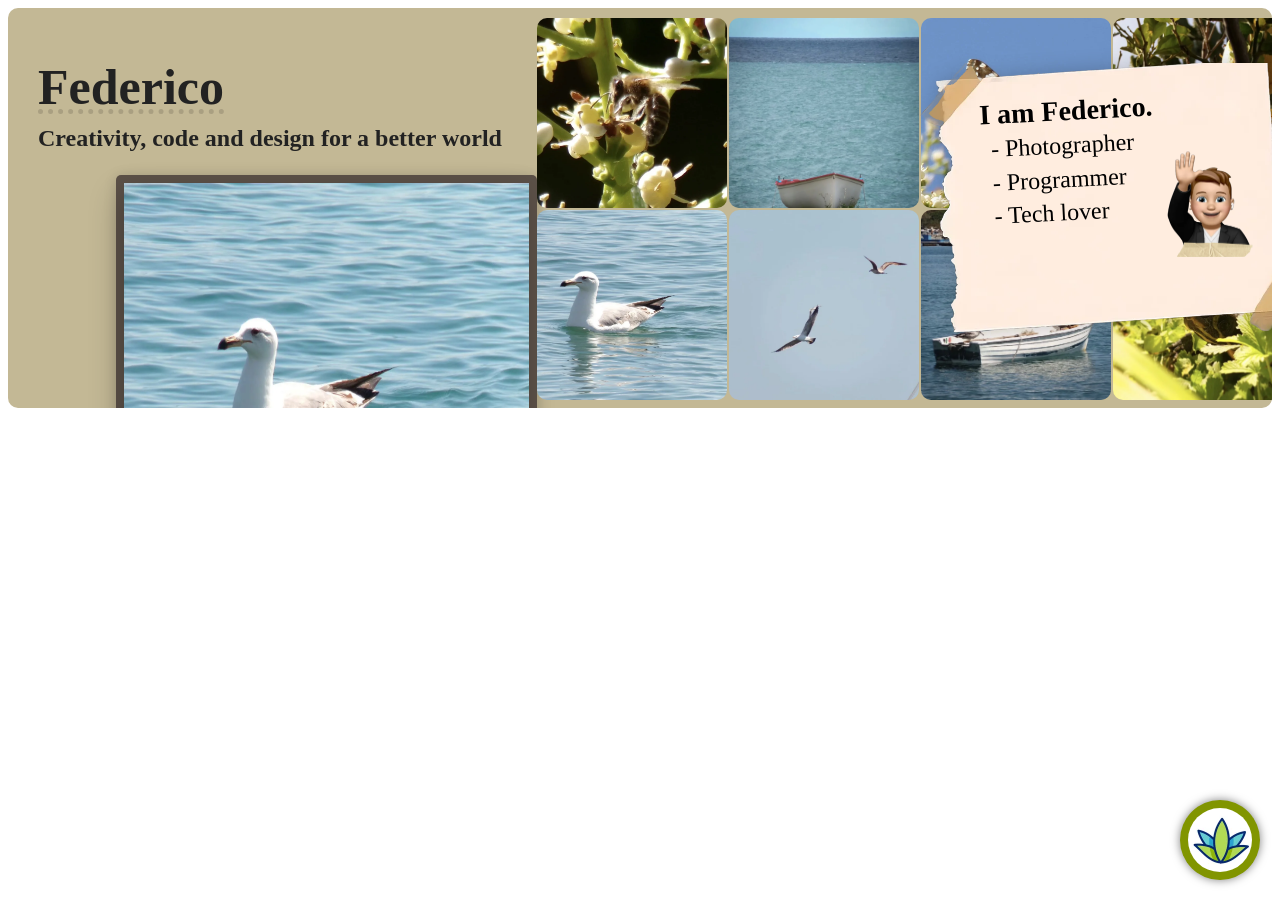
==== commit c5124f62: "Update button to scroll to photos section" ====
--- a/index.html
+++ b/index.html
@@ -35,7 +35,7 @@
       <h2>Creativity, code and design for a better world</h2>
       <div style="display: flex; flex-direction: row; align-items: center; gap: 10px">
         <button class="landbutton" onclick="document.getElementById('projects').scrollIntoView({behavior:'smooth'})">Discover my projects</button>
-        <button class="landbutton">See my photos</button>
+        <button class="landbutton" onclick="document.getElementById('photos').scrollIntoView({behavior:'smooth'})>See my photos</button>
       </div>
     </div>
     <div style="display: flex; flex-direction: row; align-items: center; margin-left: 20px;">
--- a/css/style.css
+++ b/css/style.css
@@ -10,7 +10,6 @@
 /* ==========================================================================
    Base styles: opinionated defaults
    ========================================================================== */
-
 html {
   color: #222;
   font-size: 1em;
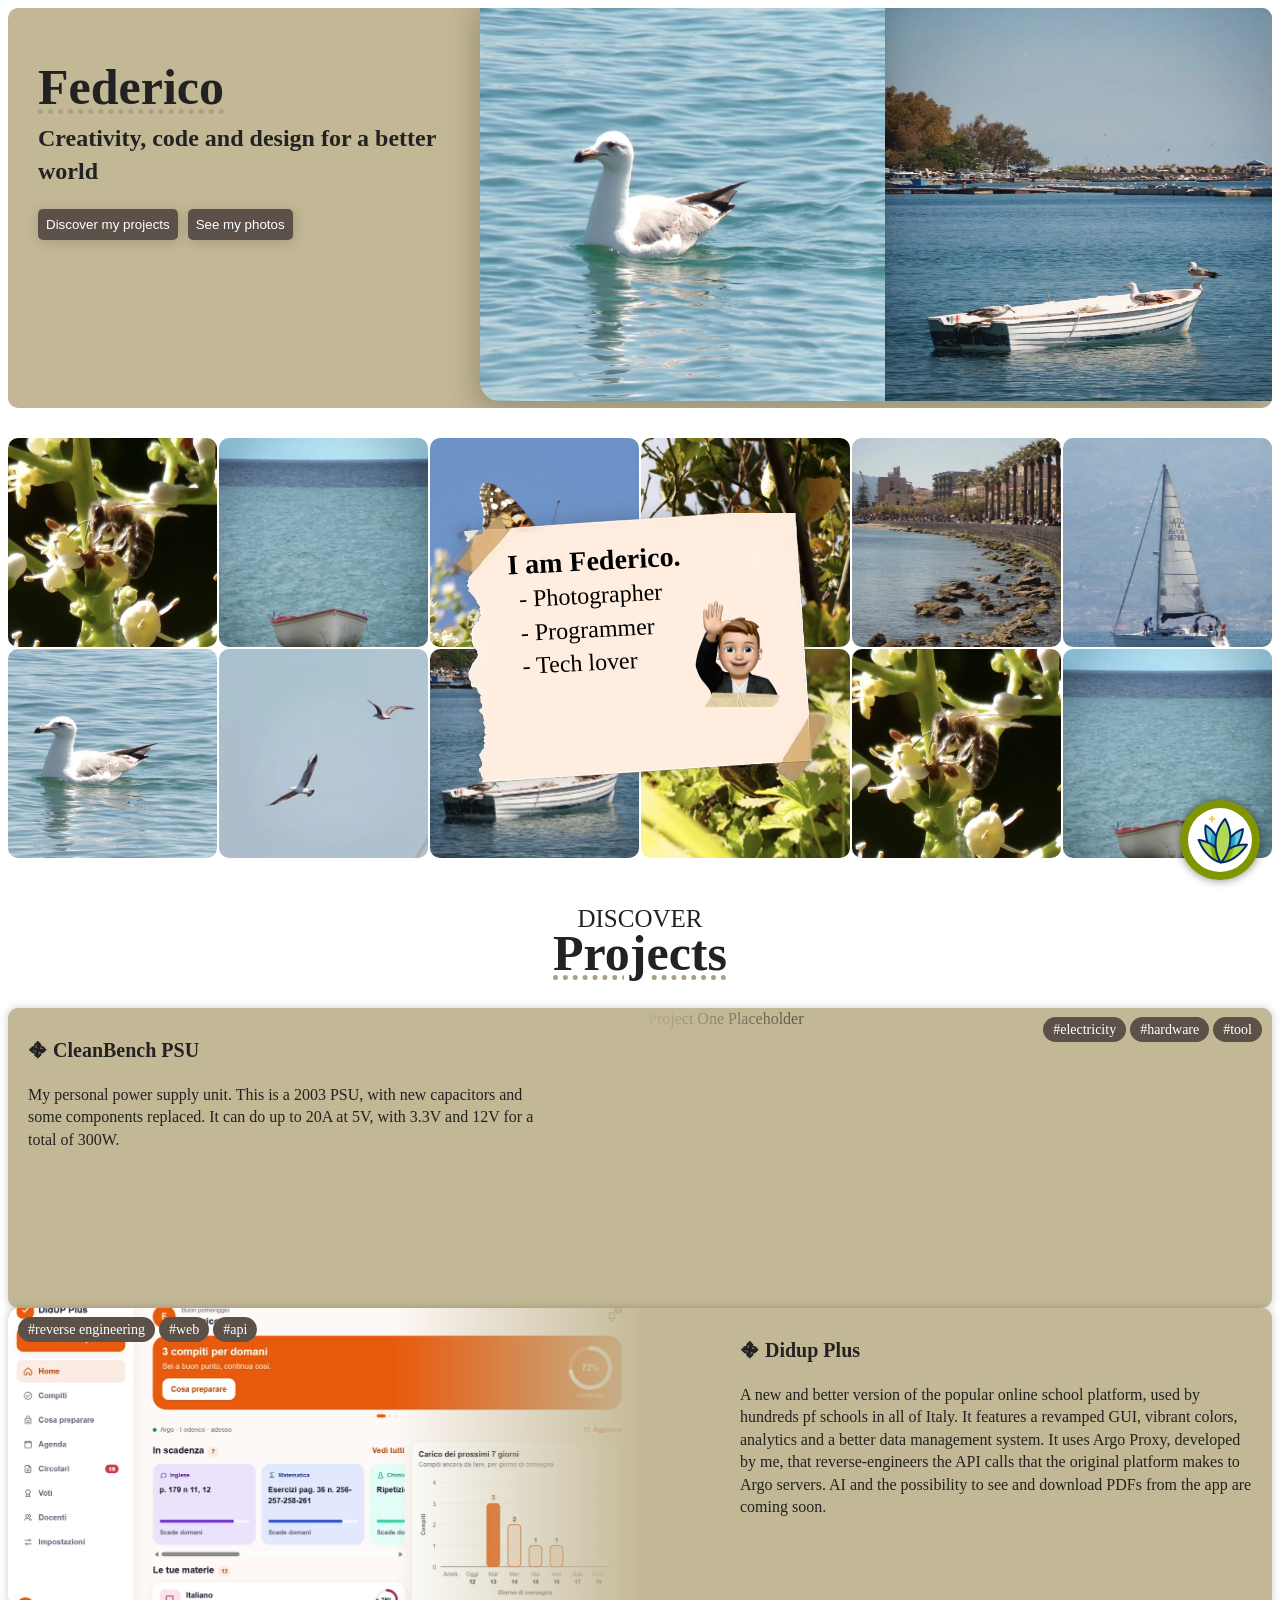
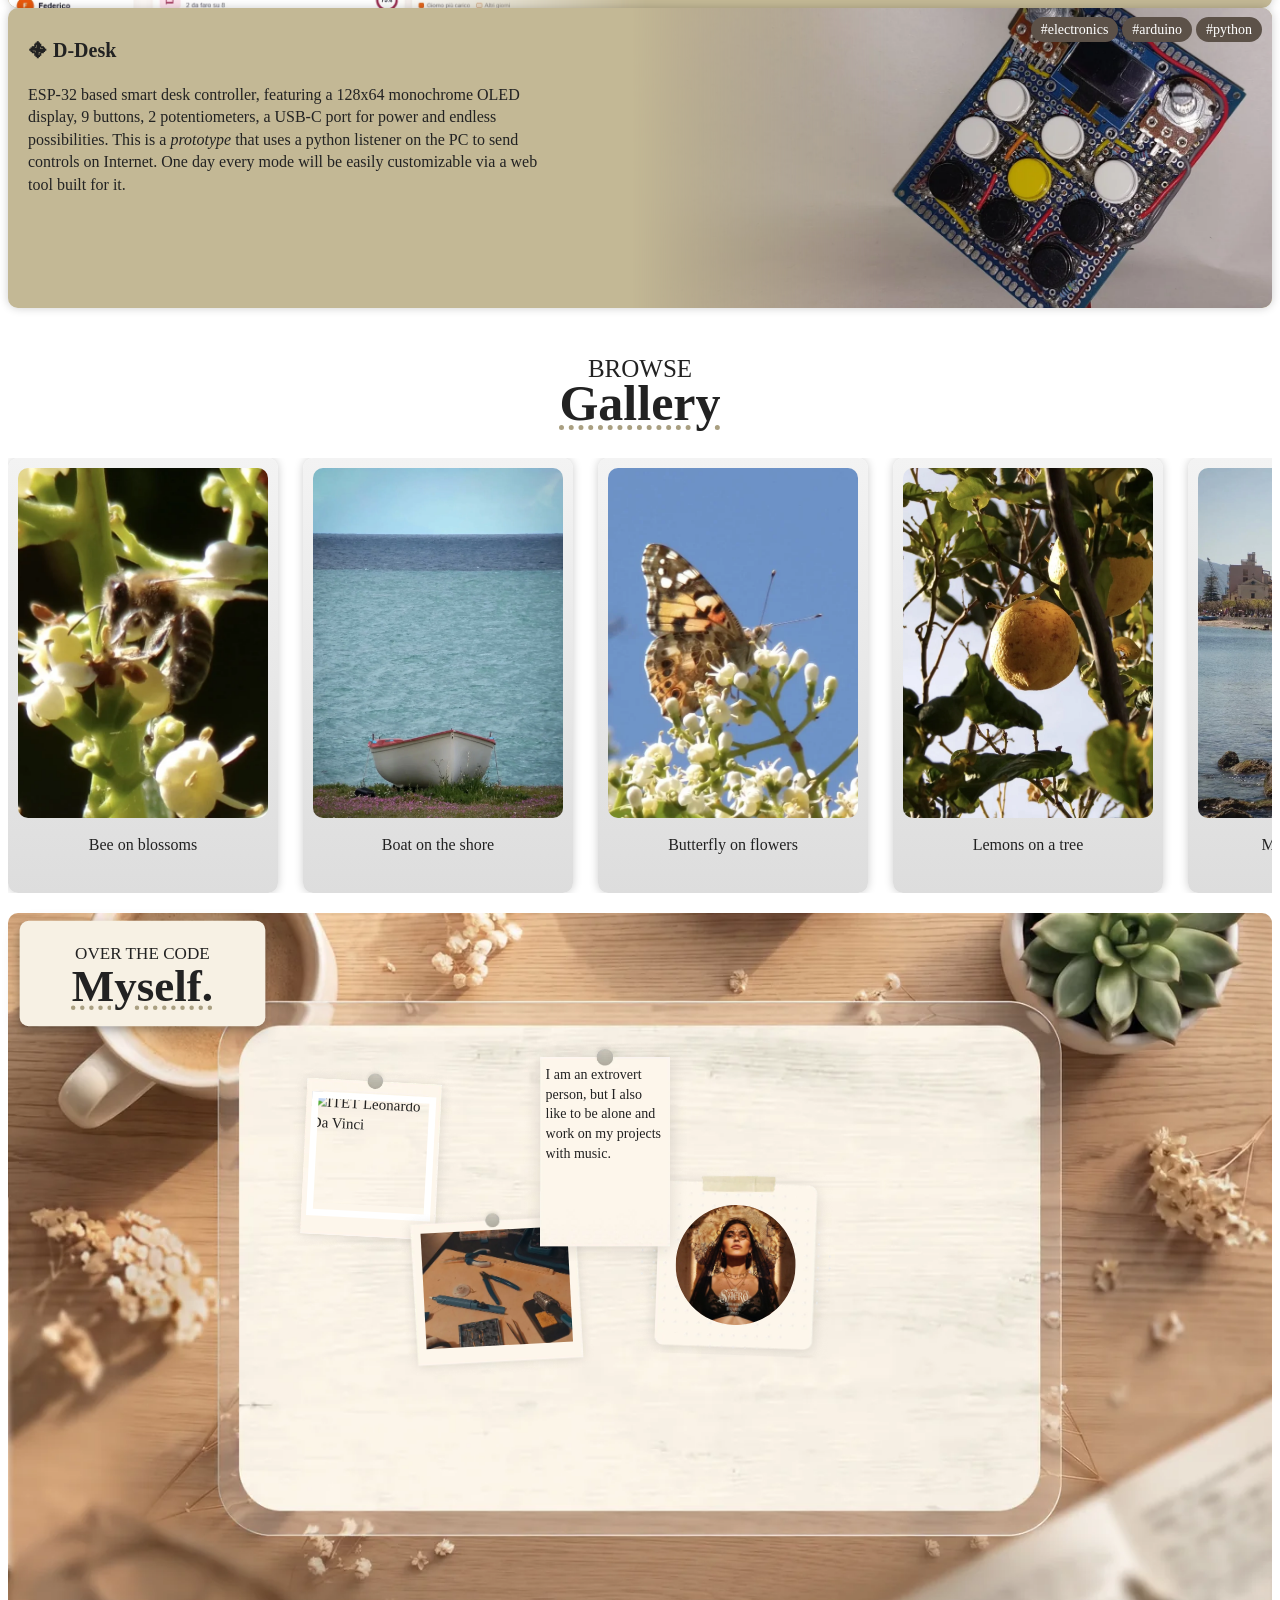
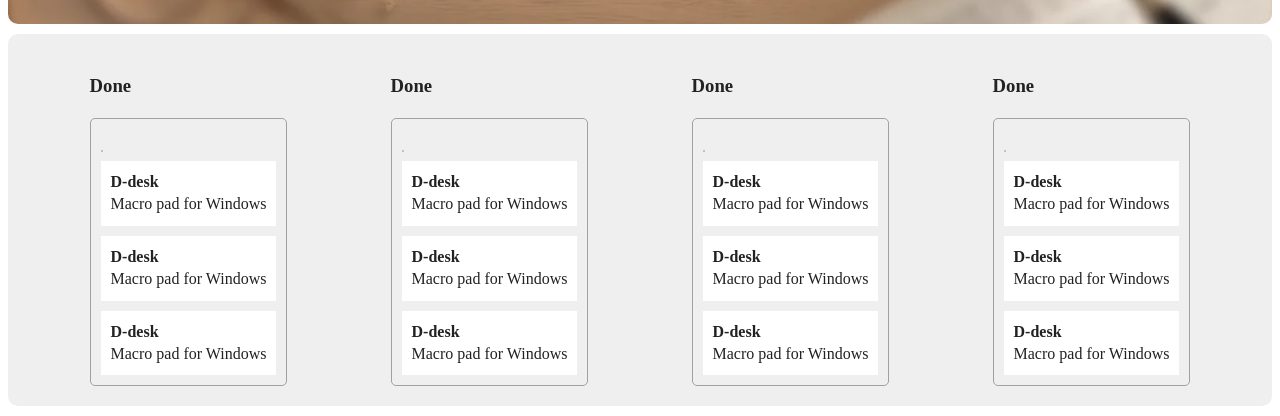
==== commit 4e36a26e: "Fix button formatting in index.html" ====
--- a/index.html
+++ b/index.html
@@ -35,7 +35,7 @@
       <h2>Creativity, code and design for a better world</h2>
       <div style="display: flex; flex-direction: row; align-items: center; gap: 10px">
         <button class="landbutton" onclick="document.getElementById('projects').scrollIntoView({behavior:'smooth'})">Discover my projects</button>
-        <button class="landbutton" onclick="document.getElementById('photos').scrollIntoView({behavior:'smooth'})>See my photos</button>
+        <button class="landbutton" onclick="document.getElementById('photos').scrollIntoView({behavior:'smooth'})">See my photos</button>
       </div>
     </div>
     <div style="display: flex; flex-direction: row; align-items: center; margin-left: 20px;">
